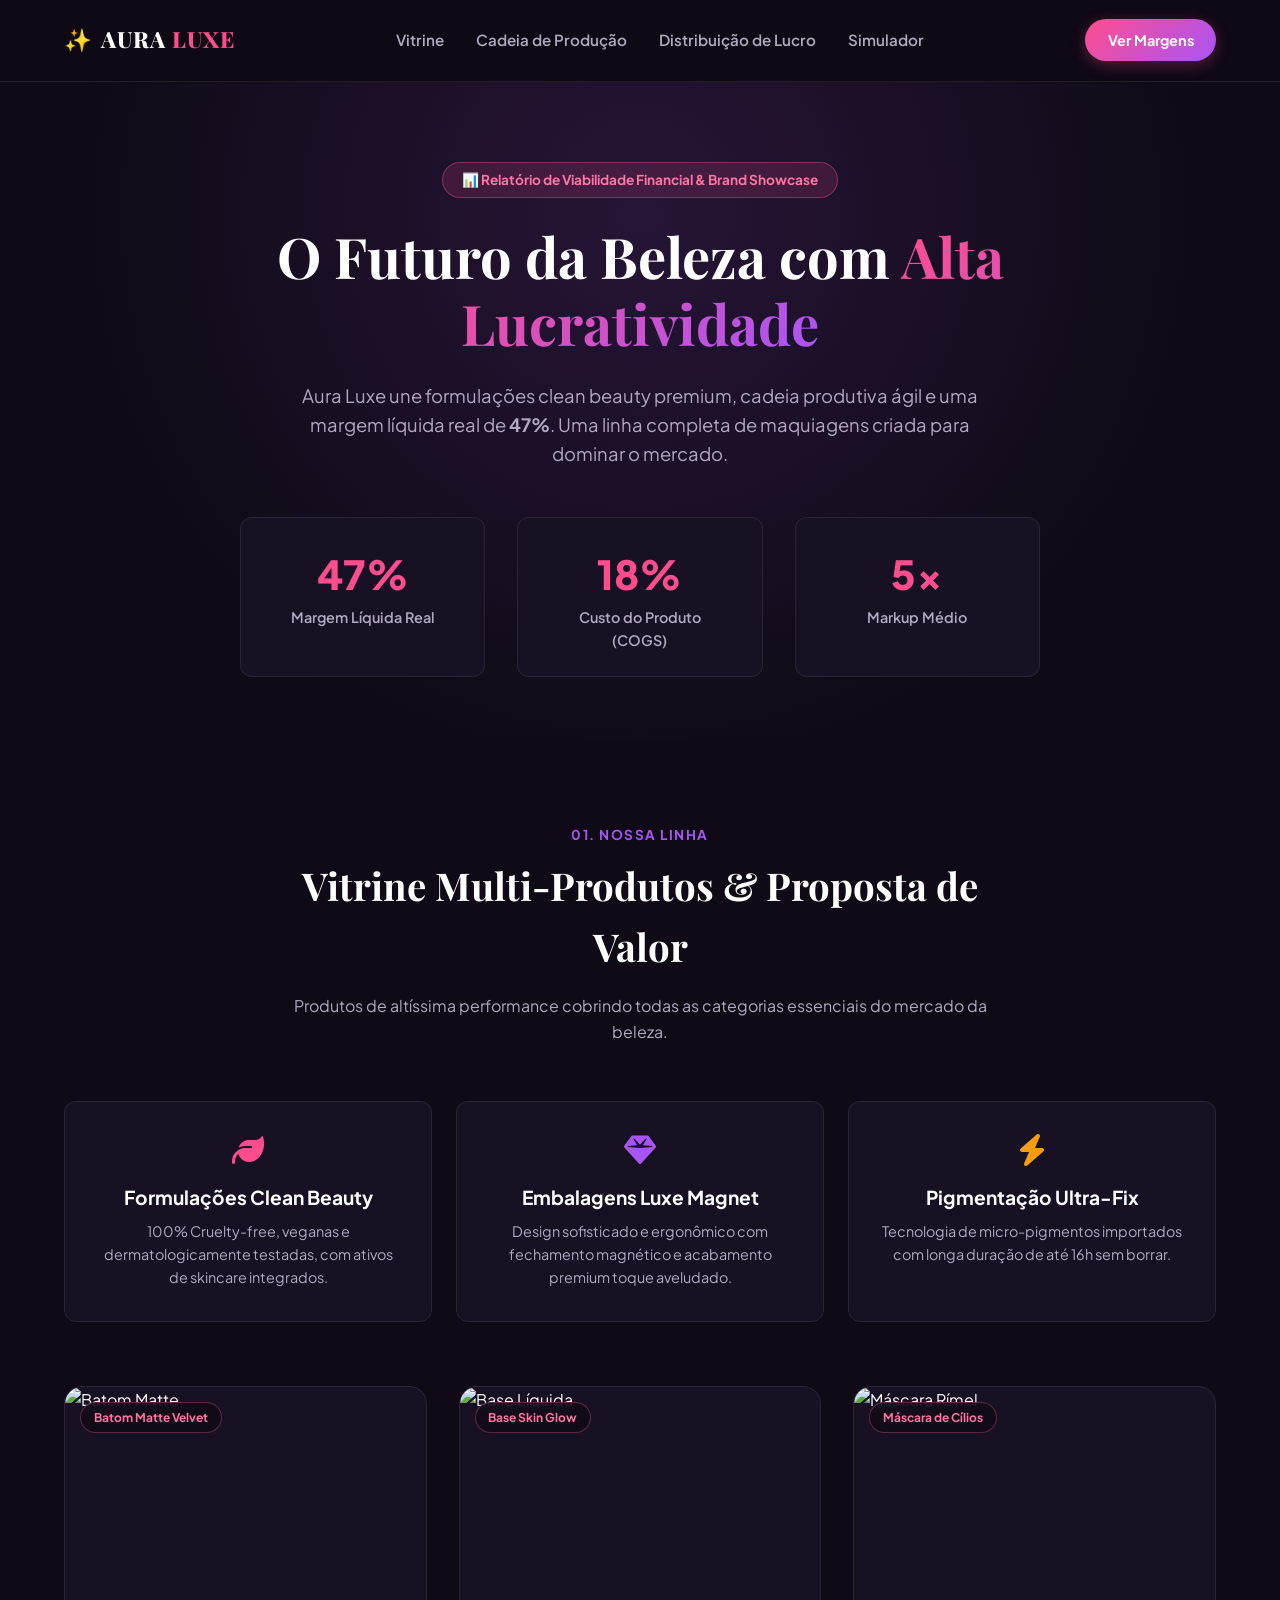
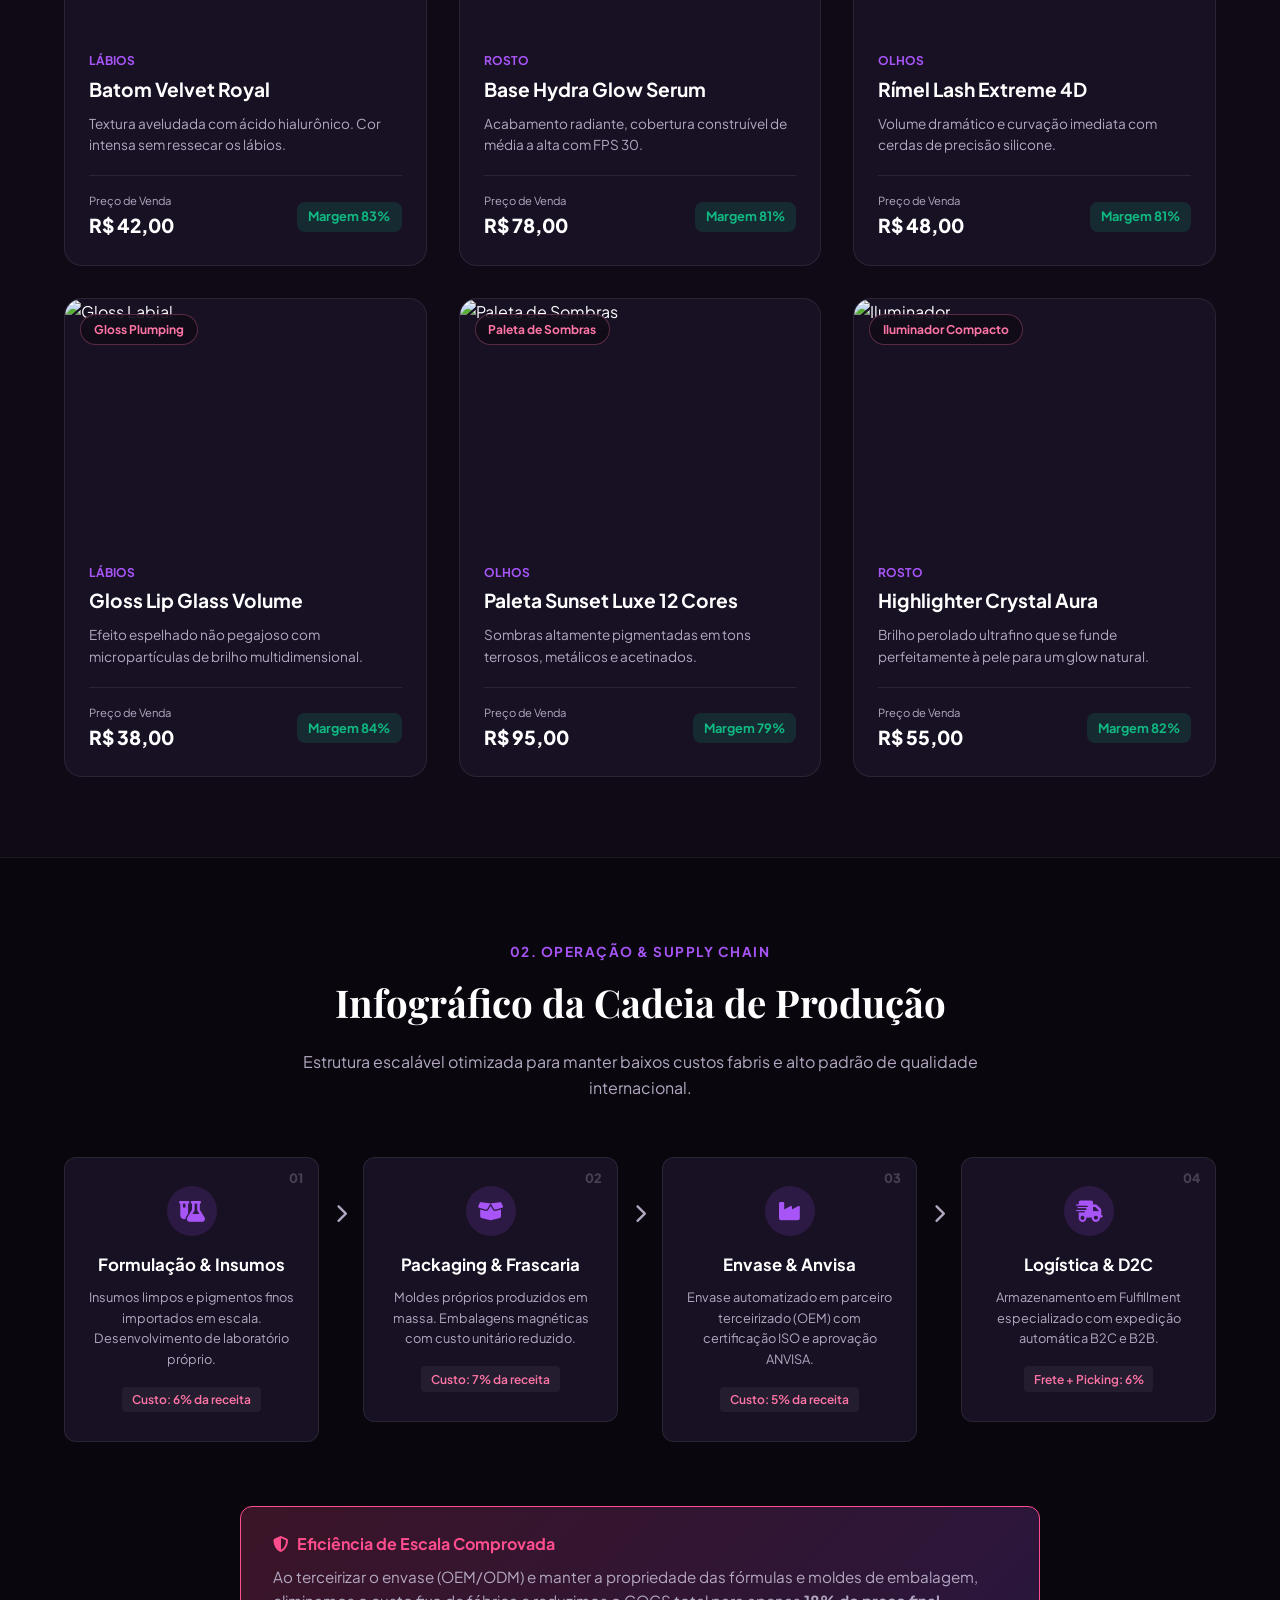
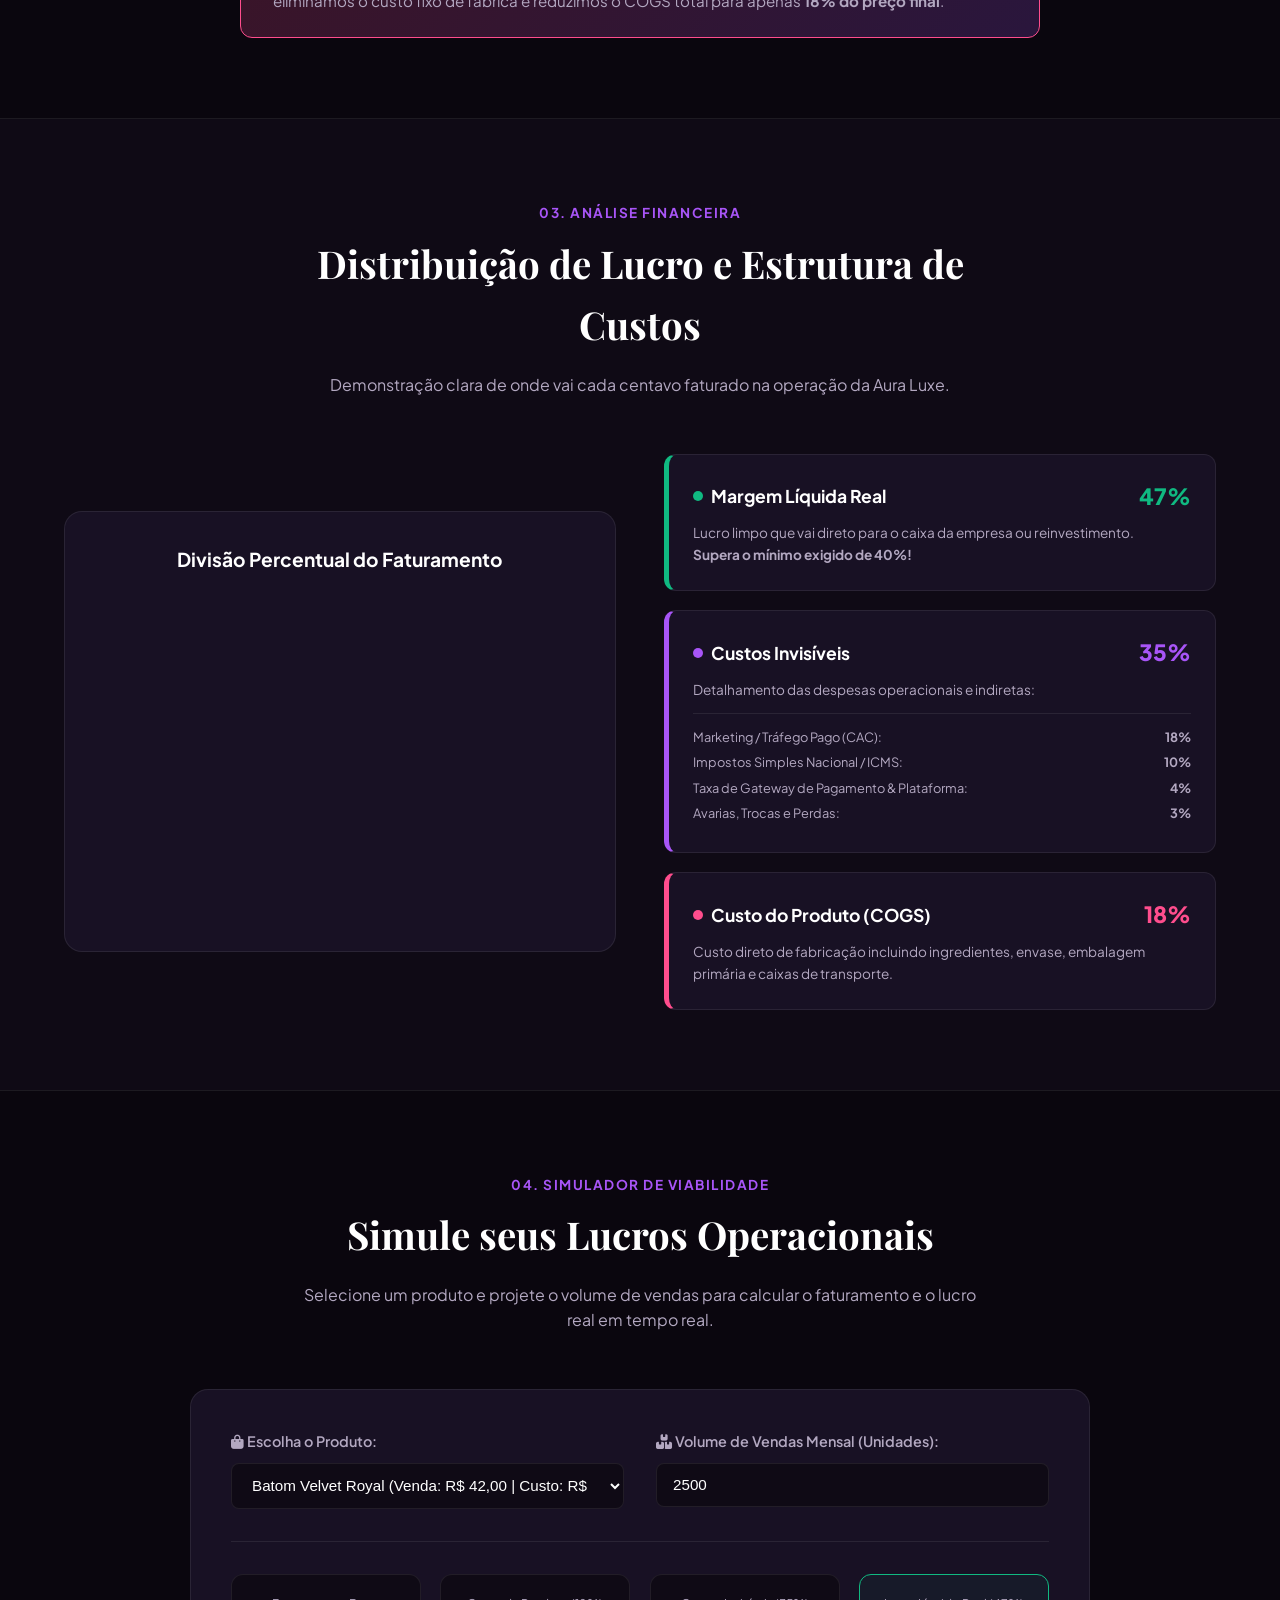
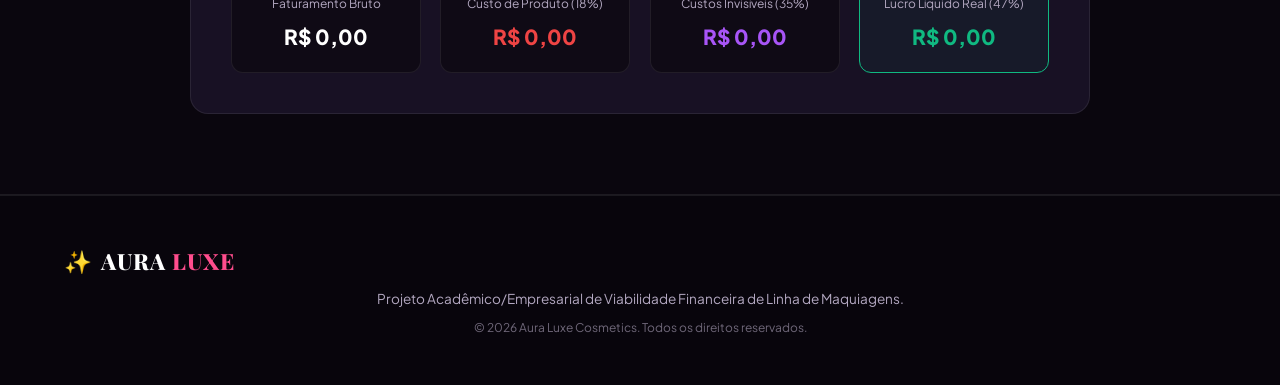
==== index.html @ def273e2 "Add files via upload" ====
<!DOCTYPE html>
<html lang="pt-BR">
<head>
  <meta charset="UTF-8">
  <meta name="viewport" content="width=device-width, initial-scale=1.0">
  <title>Aura Luxe Cosmetics - Viabilidade Financeira & Vitrine</title>
  <script src="https://cdn.jsdelivr.net/npm/chart.js"></script>
  <link rel="stylesheet" href="style.css">
  <link rel="preconnect" href="https://fonts.googleapis.com">
  <link rel="preconnect" href="https://fonts.gstatic.com" crossorigin>
  <link href="https://fonts.googleapis.com/css2?family=Plus+Jakarta+Sans:wght@300;400;600;700;800&family=Playfair+Display:ital,wght@0,600;0,800;1,400&display=swap" rel="stylesheet">
  <link rel="stylesheet" href="https://cdnjs.cloudflare.com/ajax/libs/font-awesome/6.4.0/css/all.min.css">
</head>
<body>

  <!-- HEADER / NAVBAR -->
  <header class="navbar">
    <div class="logo">
      <span class="logo-icon">✨</span>
      <span class="logo-text">AURA <span>LUXE</span></span>
    </div>
    <nav>
      <a href="#vitrine">Vitrine</a>
      <a href="#cadeia">Cadeia de Produção</a>
      <a href="#financeiro">Distribuição de Lucro</a>
      <a href="#simulador">Simulador</a>
    </nav>
    <a href="#simulador" class="btn-primary">Ver Margens</a>
  </header>

  <!-- HERO SECTION -->
  <section class="hero">
    <div class="hero-badge">📊 Relatório de Viabilidade Financial & Brand Showcase</div>
    <h1>O Futuro da Beleza com <span class="gradient-text">Alta Lucratividade</span></h1>
    <p class="hero-sub">
      Aura Luxe une formulações clean beauty premium, cadeia produtiva ágil e uma margem líquida real de <strong>47%</strong>. Uma linha completa de maquiagens criada para dominar o mercado.
    </p>
    <div class="hero-stats">
      <div class="stat-card">
        <h3>47%</h3>
        <p>Margem Líquida Real</p>
      </div>
      <div class="stat-card">
        <h3>18%</h3>
        <p>Custo do Produto (COGS)</p>
      </div>
      <div class="stat-card">
        <h3>5x</h3>
        <p>Markup Médio</p>
      </div>
    </div>
  </section>

  <!-- REQUISITO 1: VITRINE DE PRODUTO & PROPOSTA DE VALOR -->
  <section id="vitrine" class="section">
    <div class="section-header">
      <span class="tag">01. Nossa Linha</span>
      <h2>Vitrine Multi-Produtos & Proposta de Valor</h2>
      <p>Produtos de altíssima performance cobrindo todas as categorias essenciais do mercado da beleza.</p>
    </div>

    <!-- Proposta de Valor Callout -->
    <div class="value-proposition-grid">
      <div class="vp-card card-pink">
        <i class="fa-solid fa-leaf vp-icon"></i>
        <h3>Formulações Clean Beauty</h3>
        <p>100% Cruelty-free, veganas e dermatologicamente testadas, com ativos de skincare integrados.</p>
      </div>
      <div class="vp-card card-purple">
        <i class="fa-solid fa-gem vp-icon"></i>
        <h3>Embalagens Luxe Magnet</h3>
        <p>Design sofisticado e ergonômico com fechamento magnético e acabamento premium toque aveludado.</p>
      </div>
      <div class="vp-card card-coral">
        <i class="fa-solid fa-bolt vp-icon"></i>
        <h3>Pigmentação Ultra-Fix</h3>
        <p>Tecnologia de micro-pigmentos importados com longa duração de até 16h sem borrar.</p>
      </div>
    </div>

    <!-- Vitrine Grid -->
    <div class="products-grid">
      <!-- Batom -->
      <div class="product-card">
        <div class="product-badge">Batom Matte Velvet</div>
        <div class="product-img-wrapper">
          <img src="https://images.unsplash.com/photo-1586495777744-4413f21062fa?auto=format&fit=crop&w=600&q=80" alt="Batom Matte">
        </div>
        <div class="product-info">
          <div class="product-category">Lábios</div>
          <h3>Batom Velvet Royal</h3>
          <p>Textura aveludada com ácido hialurônico. Cor intensa sem ressecar os lábios.</p>
          <div class="product-price-bar">
            <div>
              <span class="price-label">Preço de Venda</span>
              <span class="price-value">R$ 42,00</span>
            </div>
            <div class="badge-margin">Margem 83%</div>
          </div>
        </div>
      </div>

      <!-- Base -->
      <div class="product-card">
        <div class="product-badge">Base Skin Glow</div>
        <div class="product-img-wrapper">
          <img src="https://images.unsplash.com/photo-1631729371254-42c2892f0e6e?auto=format&fit=crop&w=600&q=80" alt="Base Líquida">
        </div>
        <div class="product-info">
          <div class="product-category">Rosto</div>
          <h3>Base Hydra Glow Serum</h3>
          <p>Acabamento radiante, cobertura construível de média a alta com FPS 30.</p>
          <div class="product-price-bar">
            <div>
              <span class="price-label">Preço de Venda</span>
              <span class="price-value">R$ 78,00</span>
            </div>
            <div class="badge-margin">Margem 81%</div>
          </div>
        </div>
      </div>

      <!-- Rímel -->
      <div class="product-card">
        <div class="product-badge">Máscara de Cílios</div>
        <div class="product-img-wrapper">
          <img src="https://images.unsplash.com/photo-1591360236480-4ed861025fa1?auto=format&fit=crop&w=600&q=80" alt="Máscara Rímel">
        </div>
        <div class="product-info">
          <div class="product-category">Olhos</div>
          <h3>Rímel Lash Extreme 4D</h3>
          <p>Volume dramático e curvação imediata com cerdas de precisão silicone.</p>
          <div class="product-price-bar">
            <div>
              <span class="price-label">Preço de Venda</span>
              <span class="price-value">R$ 48,00</span>
            </div>
            <div class="badge-margin">Margem 81%</div>
          </div>
        </div>
      </div>

      <!-- Gloss -->
      <div class="product-card">
        <div class="product-badge">Gloss Plumping</div>
        <div class="product-img-wrapper">
          <img src="https://images.unsplash.com/photo-1625093742435-6fa192b6fb10?auto=format&fit=crop&w=600&q=80" alt="Gloss Labial">
        </div>
        <div class="product-info">
          <div class="product-category">Lábios</div>
          <h3>Gloss Lip Glass Volume</h3>
          <p>Efeito espelhado não pegajoso com micropartículas de brilho multidimensional.</p>
          <div class="product-price-bar">
            <div>
              <span class="price-label">Preço de Venda</span>
              <span class="price-value">R$ 38,00</span>
            </div>
            <div class="badge-margin">Margem 84%</div>
          </div>
        </div>
      </div>

      <!-- Paleta de Sombras -->
      <div class="product-card">
        <div class="product-badge">Paleta de Sombras</div>
        <div class="product-img-wrapper">
          <img src="https://images.unsplash.com/photo-1512496015851-a90fb38ba796?auto=format&fit=crop&w=600&q=80" alt="Paleta de Sombras">
        </div>
        <div class="product-info">
          <div class="product-category">Olhos</div>
          <h3>Paleta Sunset Luxe 12 Cores</h3>
          <p>Sombras altamente pigmentadas em tons terrosos, metálicos e acetinados.</p>
          <div class="product-price-bar">
            <div>
              <span class="price-label">Preço de Venda</span>
              <span class="price-value">R$ 95,00</span>
            </div>
            <div class="badge-margin">Margem 79%</div>
          </div>
        </div>
      </div>

      <!-- Iluminador -->
      <div class="product-card">
        <div class="product-badge">Iluminador Compacto</div>
        <div class="product-img-wrapper">
          <img src="https://images.unsplash.com/photo-1596462502278-27bfdc403348?auto=format&fit=crop&w=600&q=80" alt="Iluminador">
        </div>
        <div class="product-info">
          <div class="product-category">Rosto</div>
          <h3>Highlighter Crystal Aura</h3>
          <p>Brilho perolado ultrafino que se funde perfeitamente à pele para um glow natural.</p>
          <div class="product-price-bar">
            <div>
              <span class="price-label">Preço de Venda</span>
              <span class="price-value">R$ 55,00</span>
            </div>
            <div class="badge-margin">Margem 82%</div>
          </div>
        </div>
      </div>
    </div>
  </section>

  <!-- REQUISITO 2: INFOGRÁFICO DE CADEIA DE PRODUÇÃO -->
  <section id="cadeia" class="section section-dark">
    <div class="section-header">
      <span class="tag">02. Operação & Supply Chain</span>
      <h2>Infográfico da Cadeia de Produção</h2>
      <p>Estrutura escalável otimizada para manter baixos custos fabris e alto padrão de qualidade internacional.</p>
    </div>

    <div class="pipeline-container">
      <div class="pipeline-step">
        <div class="step-number">01</div>
        <div class="step-icon"><i class="fa-solid fa-flask-vial"></i></div>
        <h4>Formulação & Insumos</h4>
        <p>Insumos limpos e pigmentos finos importados em escala. Desenvolvimento de laboratório próprio.</p>
        <span class="step-cost">Custo: 6% da receita</span>
      </div>

      <div class="pipeline-connector"><i class="fa-solid fa-chevron-right"></i></div>

      <div class="pipeline-step">
        <div class="step-number">02</div>
        <div class="step-icon"><i class="fa-solid fa-box-open"></i></div>
        <h4>Packaging & Frascaria</h4>
        <p>Moldes próprios produzidos em massa. Embalagens magnéticas com custo unitário reduzido.</p>
        <span class="step-cost">Custo: 7% da receita</span>
      </div>

      <div class="pipeline-connector"><i class="fa-solid fa-chevron-right"></i></div>

      <div class="pipeline-step">
        <div class="step-number">03</div>
        <div class="step-icon"><i class="fa-solid fa-industry"></i></div>
        <h4>Envase & Anvisa</h4>
        <p>Envase automatizado em parceiro terceirizado (OEM) com certificação ISO e aprovação ANVISA.</p>
        <span class="step-cost">Custo: 5% da receita</span>
      </div>

      <div class="pipeline-connector"><i class="fa-solid fa-chevron-right"></i></div>

      <div class="pipeline-step">
        <div class="step-number">04</div>
        <div class="step-icon"><i class="fa-solid fa-truck-fast"></i></div>
        <h4>Logística & D2C</h4>
        <p>Armazenamento em Fulfillment especializado com expedição automática B2C e B2B.</p>
        <span class="step-cost">Frete + Picking: 6%</span>
      </div>
    </div>

    <div class="pipeline-summary-card">
      <div class="summary-text">
        <h4><i class="fa-solid fa-shield-halved"></i> Eficiência de Escala Comprovada</h4>
        <p>Ao terceirizar o envase (OEM/ODM) e manter a propriedade das fórmulas e moldes de embalagem, eliminamos o custo fixo de fábrica e reduzimos o COGS total para apenas <strong>18% do preço final</strong>.</p>
      </div>
    </div>
  </section>

  <!-- REQUISITO 3: GRÁFICO VISUAL DE DISTRIBUIÇÃO DE LUCRO -->
  <section id="financeiro" class="section">
    <div class="section-header">
      <span class="tag">03. Análise Financeira</span>
      <h2>Distribuição de Lucro e Estrutura de Custos</h2>
      <p>Demonstração clara de onde vai cada centavo faturado na operação da Aura Luxe.</p>
    </div>

    <div class="financial-grid">
      <!-- Chart Column -->
      <div class="chart-card">
        <h3>Divisão Percentual do Faturamento</h3>
        <div class="chart-wrapper">
          <canvas id="profitChart"></canvas>
        </div>
      </div>

      <!-- Breakdown Details -->
      <div class="breakdown-cards">
        
        <div class="breakdown-card card-green-border">
          <div class="b-header">
            <span class="b-dot bg-green"></span>
            <h4>Margem Líquida Real</h4>
            <span class="b-percentage text-green">47%</span>
          </div>
          <p>Lucro limpo que vai direto para o caixa da empresa ou reinvestimento. <br><strong>Supera o mínimo exigido de 40%!</strong></p>
        </div>

        <div class="breakdown-card card-purple-border">
          <div class="b-header">
            <span class="b-dot bg-purple"></span>
            <h4>Custos Invisíveis</h4>
            <span class="b-percentage text-purple">35%</span>
          </div>
          <p>Detalhamento das despesas operacionais e indiretas:</p>
          <ul class="sub-costs">
            <li><span>Marketing / Tráfego Pago (CAC):</span> <strong>18%</strong></li>
            <li><span>Impostos Simples Nacional / ICMS:</span> <strong>10%</strong></li>
            <li><span>Taxa de Gateway de Pagamento & Plataforma:</span> <strong>4%</strong></li>
            <li><span>Avarias, Trocas e Perdas:</span> <strong>3%</strong></li>
          </ul>
        </div>

        <div class="breakdown-card card-pink-border">
          <div class="b-header">
            <span class="b-dot bg-pink"></span>
            <h4>Custo do Produto (COGS)</h4>
            <span class="b-percentage text-pink">18%</span>
          </div>
          <p>Custo direto de fabricação incluindo ingredientes, envase, embalagem primária e caixas de transporte.</p>
        </div>

      </div>
    </div>
  </section>

  <!-- SIMULADOR INTERATIVO -->
  <section id="simulador" class="section section-dark">
    <div class="section-header">
      <span class="tag">04. Simulador de Viabilidade</span>
      <h2>Simule seus Lucros Operacionais</h2>
      <p>Selecione um produto e projete o volume de vendas para calcular o faturamento e o lucro real em tempo real.</p>
    </div>

    <div class="calculator-card">
      <div class="calc-inputs">
        <div class="form-group">
          <label for="prodSelect"><i class="fa-solid fa-bag-shopping"></i> Escolha o Produto:</label>
          <select id="prodSelect" onchange="updateCalc()">
            <option value="42,7">Batom Velvet Royal (Venda: R$ 42,00 | Custo: R$ 7,00)</option>
            <option value="78,14">Base Hydra Glow (Venda: R$ 78,00 | Custo: R$ 14,00)</option>
            <option value="48,9">Rímel Lash Extreme 4D (Venda: R$ 48,00 | Custo: R$ 9,00)</option>
            <option value="38,6">Gloss Lip Glass (Venda: R$ 38,00 | Custo: R$ 6,00)</option>
            <option value="95,19">Paleta Sunset Luxe (Venda: R$ 95,00 | Custo: R$ 19,00)</option>
            <option value="55,10">Highlighter Crystal Aura (Venda: R$ 55,00 | Custo: R$ 10,00)</option>
          </select>
        </div>

        <div class="form-group">
          <label for="volInput"><i class="fa-solid fa-boxes-stacked"></i> Volume de Vendas Mensal (Unidades):</label>
          <input type="number" id="volInput" value="2500" min="100" step="100" oninput="updateCalc()">
        </div>
      </div>

      <div class="calc-results">
        <div class="res-card">
          <span>Faturamento Bruto</span>
          <h3 id="resFat">R$ 0,00</h3>
        </div>
        <div class="res-card">
          <span>Custo de Produto (18%)</span>
          <h3 id="resCogs" class="text-red">R$ 0,00</h3>
        </div>
        <div class="res-card">
          <span>Custos Invisíveis (35%)</span>
          <h3 id="resInvisible" class="text-purple">R$ 0,00</h3>
        </div>
        <div class="res-card highlight-res">
          <span>Lucro Líquido Real (47%)</span>
          <h3 id="resLucro" class="text-green">R$ 0,00</h3>
        </div>
      </div>
    </div>
  </section>

  <!-- FOOTER -->
  <footer>
    <div class="footer-content">
      <div class="logo">
        <span class="logo-icon">✨</span>
        <span class="logo-text">AURA <span>LUXE</span></span>
      </div>
      <p>Projeto Acadêmico/Empresarial de Viabilidade Financeira de Linha de Maquiagens.</p>
      <p class="copyright">© 2026 Aura Luxe Cosmetics. Todos os direitos reservados.</p>
    </div>
  </footer>

  <script>
    // Render Chart.js
    const ctx = document.getElementById('profitChart').getContext('2d');
    const profitChart = new Chart(ctx, {
      type: 'doughnut',
      data: {
        labels: [
          'Margem Líquida Real (47%)',
          'Custos Invisíveis (35%)',
          'Custo do Produto - COGS (18%)'
        ],
        datasets: [{
          data: [47, 35, 18],
          backgroundColor: [
            '#10b981', // Verde Lucro
            '#a855f7', // Roxo Custos Invisíveis
            '#ff4d8d'  // Rosa COGS
          ],
          borderWidth: 0,
          hoverOffset: 8
        }]
      },
      options: {
        responsive: true,
        maintainAspectRatio: false,
        plugins: {
          legend: {
            position: 'bottom',
            labels: {
              color: '#ffffff',
              font: {
                family: 'Plus Jakarta Sans',
                size: 13
              },
              padding: 20
            }
          },
          tooltip: {
            callbacks: {
              label: function(context) {
                return ` ${context.label}: ${context.raw}% do Preço Final`;
              }
            }
          }
        },
        cutout: '70%'
      }
    });

    // Calculator Script
    function updateCalc() {
      const [price, cost] = document.getElementById('prodSelect').value.split(',').map(Number);
      const volume = Number(document.getElementById('volInput').value) || 0;

      const faturamento = price * volume;
      const cogs = faturamento * 0.18;
      const invisivis = faturamento * 0.35;
      const lucroLiquido = faturamento * 0.47;

      document.getElementById('resFat').innerText = faturamento.toLocaleString('pt-BR', { style: 'currency', currency: 'BRL' });
      document.getElementById('resCogs').innerText = cogs.toLocaleString('pt-BR', { style: 'currency', currency: 'BRL' });
      document.getElementById('resInvisible').innerText = invisivis.toLocaleString('pt-BR', { style: 'currency', currency: 'BRL' });
      document.getElementById('resLucro').innerText = lucroLiquido.toLocaleString('pt-BR', { style: 'currency', currency: 'BRL' });
    }

    updateCalc();
  </script>
</body>
</html>
---- style.css ----
/* CSS RESET & VARIABLES */
:root {
  --bg-dark: #0f0a15;
  --bg-card: #181124;
  --bg-card-hover: #221833;
  --pink-primary: #ff4d8d;
  --pink-light: #ff75a5;
  --purple-accent: #a855f7;
  --gold-accent: #f59e0b;
  --green-profit: #10b981;
  --red-cost: #ef4444;
  --text-main: #ffffff;
  --text-sub: #b3a8c1;
  --border-color: rgba(255, 255, 255, 0.08);
  --gradient-main: linear-gradient(135deg, #ff4d8d 0%, #a855f7 100%);
  --gradient-glow: linear-gradient(135deg, rgba(255, 77, 141, 0.2) 0%, rgba(168, 85, 247, 0.2) 100%);
  --radius-lg: 18px;
  --radius-md: 12px;
}

* {
  margin: 0;
  padding: 0;
  box-sizing: border-box;
}

html {
  scroll-behavior: smooth;
}

body {
  font-family: 'Plus Jakarta Sans', sans-serif;
  background-color: var(--bg-dark);
  color: var(--text-main);
  line-height: 1.6;
  overflow-x: hidden;
}

/* NAVBAR */
.navbar {
  display: flex;
  justify-content: space-between;
  align-items: center;
  padding: 1.2rem 5%;
  background: rgba(15, 10, 21, 0.85);
  backdrop-filter: blur(12px);
  position: sticky;
  top: 0;
  z-index: 1000;
  border-bottom: 1px solid var(--border-color);
}

.logo {
  display: flex;
  align-items: center;
  gap: 0.5rem;
  font-family: 'Playfair Display', serif;
  font-weight: 800;
  font-size: 1.4rem;
  letter-spacing: 1px;
}

.logo-text span {
  color: var(--pink-primary);
}

.navbar nav {
  display: flex;
  gap: 2rem;
}

.navbar nav a {
  color: var(--text-sub);
  text-decoration: none;
  font-weight: 600;
  font-size: 0.95rem;
  transition: color 0.3s;
}

.navbar nav a:hover {
  color: var(--pink-primary);
}

.btn-primary {
  background: var(--gradient-main);
  color: white;
  padding: 0.6rem 1.4rem;
  border-radius: 30px;
  text-decoration: none;
  font-weight: 700;
  font-size: 0.9rem;
  box-shadow: 0 4px 15px rgba(255, 77, 141, 0.3);
  transition: transform 0.2s, box-shadow 0.2s;
}

.btn-primary:hover {
  transform: translateY(-2px);
  box-shadow: 0 6px 20px rgba(255, 77, 141, 0.5);
}

/* HERO SECTION */
.hero {
  text-align: center;
  padding: 5rem 5% 4rem;
  background: radial-gradient(circle at 50% 20%, rgba(168, 85, 247, 0.15) 0%, rgba(15, 10, 21, 0) 70%);
}

.hero-badge {
  display: inline-block;
  background: rgba(255, 77, 141, 0.15);
  border: 1px solid rgba(255, 77, 141, 0.4);
  color: var(--pink-light);
  padding: 0.4rem 1.2rem;
  border-radius: 50px;
  font-weight: 700;
  font-size: 0.85rem;
  margin-bottom: 1.5rem;
}

.hero h1 {
  font-family: 'Playfair Display', serif;
  font-size: 3.5rem;
  line-height: 1.2;
  max-width: 900px;
  margin: 0 auto 1.5rem;
}

.gradient-text {
  background: var(--gradient-main);
  -webkit-background-clip: text;
  -webkit-text-fill-color: transparent;
}

.hero-sub {
  font-size: 1.15rem;
  color: var(--text-sub);
  max-width: 700px;
  margin: 0 auto 3rem;
}

.hero-stats {
  display: flex;
  justify-content: center;
  gap: 2rem;
  max-width: 800px;
  margin: 0 auto;
}

.stat-card {
  background: var(--bg-card);
  border: 1px solid var(--border-color);
  padding: 1.5rem 2.5rem;
  border-radius: var(--radius-md);
  flex: 1;
}

.stat-card h3 {
  font-size: 2.5rem;
  color: var(--pink-primary);
  font-weight: 800;
}

.stat-card p {
  font-size: 0.9rem;
  color: var(--text-sub);
  font-weight: 600;
}

/* SECTIONS COMMON */
.section {
  padding: 5rem 5%;
}

.section-dark {
  background: #0a060e;
  border-top: 1px solid var(--border-color);
  border-bottom: 1px solid var(--border-color);
}

.section-header {
  text-align: center;
  max-width: 700px;
  margin: 0 auto 3.5rem;
}

.tag {
  color: var(--purple-accent);
  font-weight: 700;
  letter-spacing: 1.5px;
  text-transform: uppercase;
  font-size: 0.85rem;
}

.section-header h2 {
  font-family: 'Playfair Display', serif;
  font-size: 2.4rem;
  margin: 0.5rem 0 1rem;
}

.section-header p {
  color: var(--text-sub);
}

/* PROPOSTA DE VALOR & VITRINE */
.value-proposition-grid {
  display: grid;
  grid-template-columns: repeat(auto-fit, minmax(250px, 1fr));
  gap: 1.5rem;
  margin-bottom: 4rem;
}

.vp-card {
  background: var(--bg-card);
  padding: 2rem;
  border-radius: var(--radius-md);
  border: 1px solid var(--border-color);
  text-align: center;
}

.vp-icon {
  font-size: 2rem;
  margin-bottom: 1rem;
}

.card-pink .vp-icon { color: var(--pink-primary); }
.card-purple .vp-icon { color: var(--purple-accent); }
.card-coral .vp-icon { color: var(--gold-accent); }

.vp-card h3 {
  font-size: 1.2rem;
  margin-bottom: 0.5rem;
}

.vp-card p {
  color: var(--text-sub);
  font-size: 0.9rem;
}

.products-grid {
  display: grid;
  grid-template-columns: repeat(auto-fit, minmax(300px, 1fr));
  gap: 2rem;
}

.product-card {
  background: var(--bg-card);
  border-radius: var(--radius-lg);
  overflow: hidden;
  border: 1px solid var(--border-color);
  position: relative;
  transition: transform 0.3s, border-color 0.3s;
}

.product-card:hover {
  transform: translateY(-8px);
  border-color: var(--pink-primary);
}

.product-badge {
  position: absolute;
  top: 15px;
  left: 15px;
  background: rgba(15, 10, 21, 0.8);
  backdrop-filter: blur(8px);
  padding: 0.3rem 0.8rem;
  border-radius: 20px;
  font-size: 0.75rem;
  font-weight: 700;
  color: var(--pink-light);
  z-index: 2;
  border: 1px solid rgba(255, 117, 165, 0.3);
}

.product-img-wrapper {
  height: 240px;
  width: 100%;
  overflow: hidden;
}

.product-img-wrapper img {
  width: 100%;
  height: 100%;
  object-fit: cover;
  transition: transform 0.5s;
}

.product-card:hover .product-img-wrapper img {
  transform: scale(1.08);
}

.product-info {
  padding: 1.5rem;
}

.product-category {
  font-size: 0.75rem;
  text-transform: uppercase;
  color: var(--purple-accent);
  font-weight: 700;
  margin-bottom: 0.2rem;
}

.product-info h3 {
  font-size: 1.2rem;
  margin-bottom: 0.5rem;
}

.product-info p {
  color: var(--text-sub);
  font-size: 0.85rem;
  margin-bottom: 1.2rem;
  min-height: 40px;
}

.product-price-bar {
  display: flex;
  justify-content: space-between;
  align-items: center;
  padding-top: 1rem;
  border-top: 1px solid var(--border-color);
}

.price-label {
  display: block;
  font-size: 0.7rem;
  color: var(--text-sub);
}

.price-value {
  font-size: 1.2rem;
  font-weight: 800;
  color: var(--text-main);
}

.badge-margin {
  background: rgba(16, 185, 129, 0.15);
  color: var(--green-profit);
  padding: 0.3rem 0.7rem;
  border-radius: 8px;
  font-weight: 700;
  font-size: 0.8rem;
}

/* INFOGRÁFICO CADEIA DE PRODUÇÃO */
.pipeline-container {
  display: flex;
  justify-content: space-between;
  align-items: flex-start;
  gap: 1rem;
  margin-bottom: 3rem;
  overflow-x: auto;
  padding-bottom: 1rem;
}

.pipeline-step {
  background: var(--bg-card);
  padding: 1.8rem 1.2rem;
  border-radius: var(--radius-md);
  border: 1px solid var(--border-color);
  flex: 1;
  min-width: 200px;
  text-align: center;
  position: relative;
}

.step-number {
  position: absolute;
  top: 10px;
  right: 15px;
  font-size: 0.8rem;
  font-weight: 800;
  color: rgba(255, 255, 255, 0.2);
}

.step-icon {
  width: 50px;
  height: 50px;
  background: rgba(168, 85, 247, 0.15);
  color: var(--purple-accent);
  border-radius: 50%;
  display: flex;
  align-items: center;
  justify-content: center;
  font-size: 1.3rem;
  margin: 0 auto 1rem;
}

.pipeline-step h4 {
  font-size: 1.05rem;
  margin-bottom: 0.5rem;
}

.pipeline-step p {
  font-size: 0.8rem;
  color: var(--text-sub);
  margin-bottom: 1rem;
}

.step-cost {
  display: inline-block;
  font-size: 0.75rem;
  background: rgba(255, 255, 255, 0.05);
  padding: 0.2rem 0.6rem;
  border-radius: 4px;
  color: var(--pink-light);
  font-weight: 600;
}

.pipeline-connector {
  display: flex;
  align-items: center;
  justify-content: center;
  padding-top: 3rem;
  color: var(--text-sub);
  font-size: 1.2rem;
}

.pipeline-summary-card {
  background: var(--gradient-glow);
  border: 1px solid var(--pink-primary);
  border-radius: var(--radius-md);
  padding: 1.5rem 2rem;
  max-width: 800px;
  margin: 0 auto;
}

.summary-text h4 {
  color: var(--pink-primary);
  margin-bottom: 0.5rem;
  display: flex;
  align-items: center;
  gap: 0.5rem;
}

.summary-text p {
  font-size: 0.95rem;
  color: var(--text-sub);
}

/* DISTRIBUIÇÃO FINANCEIRA */
.financial-grid {
  display: grid;
  grid-template-columns: 1fr 1fr;
  gap: 3rem;
  align-items: center;
}

.chart-card {
  background: var(--bg-card);
  border: 1px solid var(--border-color);
  padding: 2rem;
  border-radius: var(--radius-lg);
  text-align: center;
}

.chart-card h3 {
  font-size: 1.2rem;
  margin-bottom: 1.5rem;
}

.chart-wrapper {
  height: 320px;
  position: relative;
}

.breakdown-cards {
  display: flex;
  flex-direction: column;
  gap: 1.2rem;
}

.breakdown-card {
  background: var(--bg-card);
  padding: 1.5rem;
  border-radius: var(--radius-md);
  border: 1px solid var(--border-color);
}

.card-green-border { border-left: 5px solid var(--green-profit); }
.card-purple-border { border-left: 5px solid var(--purple-accent); }
.card-pink-border { border-left: 5px solid var(--pink-primary); }

.b-header {
  display: flex;
  align-items: center;
  justify-content: space-between;
  margin-bottom: 0.5rem;
}

.b-dot {
  width: 10px;
  height: 10px;
  border-radius: 50%;
  display: inline-block;
  margin-right: 0.5rem;
}

.bg-green { background: var(--green-profit); }
.bg-purple { background: var(--purple-accent); }
.bg-pink { background: var(--pink-primary); }

.text-green { color: var(--green-profit); }
.text-purple { color: var(--purple-accent); }
.text-pink { color: var(--pink-primary); }
.text-red { color: var(--red-cost); }

.b-header h4 {
  font-size: 1.1rem;
  flex: 1;
}

.b-percentage {
  font-size: 1.4rem;
  font-weight: 800;
}

.breakdown-card p {
  font-size: 0.85rem;
  color: var(--text-sub);
}

.sub-costs {
  list-style: none;
  margin-top: 0.8rem;
  padding-top: 0.8rem;
  border-top: 1px solid var(--border-color);
}

.sub-costs li {
  font-size: 0.8rem;
  display: flex;
  justify-content: space-between;
  color: var(--text-sub);
  margin-bottom: 0.3rem;
}

/* SIMULADOR */
.calculator-card {
  background: var(--bg-card);
  border: 1px solid var(--border-color);
  border-radius: var(--radius-lg);
  padding: 2.5rem;
  max-width: 900px;
  margin: 0 auto;
}

.calc-inputs {
  display: grid;
  grid-template-columns: 1fr 1fr;
  gap: 2rem;
  margin-bottom: 2rem;
}

.form-group label {
  display: block;
  font-size: 0.9rem;
  font-weight: 600;
  margin-bottom: 0.6rem;
  color: var(--text-sub);
}

.form-group select,
.form-group input {
  width: 100%;
  padding: 0.8rem 1rem;
  background: var(--bg-dark);
  border: 1px solid var(--border-color);
  border-radius: 8px;
  color: white;
  font-size: 0.95rem;
  outline: none;
}

.form-group select:focus,
.form-group input:focus {
  border-color: var(--pink-primary);
}

.calc-results {
  display: grid;
  grid-template-columns: repeat(auto-fit, minmax(180px, 1fr));
  gap: 1.2rem;
  padding-top: 2rem;
  border-top: 1px solid var(--border-color);
}

.res-card {
  background: var(--bg-dark);
  padding: 1.2rem;
  border-radius: var(--radius-md);
  border: 1px solid var(--border-color);
  text-align: center;
}

.res-card span {
  display: block;
  font-size: 0.75rem;
  color: var(--text-sub);
  margin-bottom: 0.4rem;
}

.res-card h3 {
  font-size: 1.3rem;
  font-weight: 800;
}

.highlight-res {
  border-color: var(--green-profit);
  background: rgba(16, 185, 129, 0.05);
}

/* FOOTER */
footer {
  padding: 3rem 5%;
  text-align: center;
  border-top: 1px solid var(--border-color);
  background: #08050c;
}

.footer-content p {
  color: var(--text-sub);
  font-size: 0.85rem;
  margin-top: 0.5rem;
}

.copyright {
  margin-top: 1.5rem;
  font-size: 0.75rem !important;
  opacity: 0.6;
}

/* RESPONSIVE */
@media (max-width: 900px) {
  .hero h1 { font-size: 2.5rem; }
  .financial-grid { grid-template-columns: 1fr; }
  .calc-inputs { grid-template-columns: 1fr; }
  .pipeline-container { flex-direction: column; }
  .pipeline-connector { transform: rotate(90deg); padding: 0; margin: 0 auto; }
}
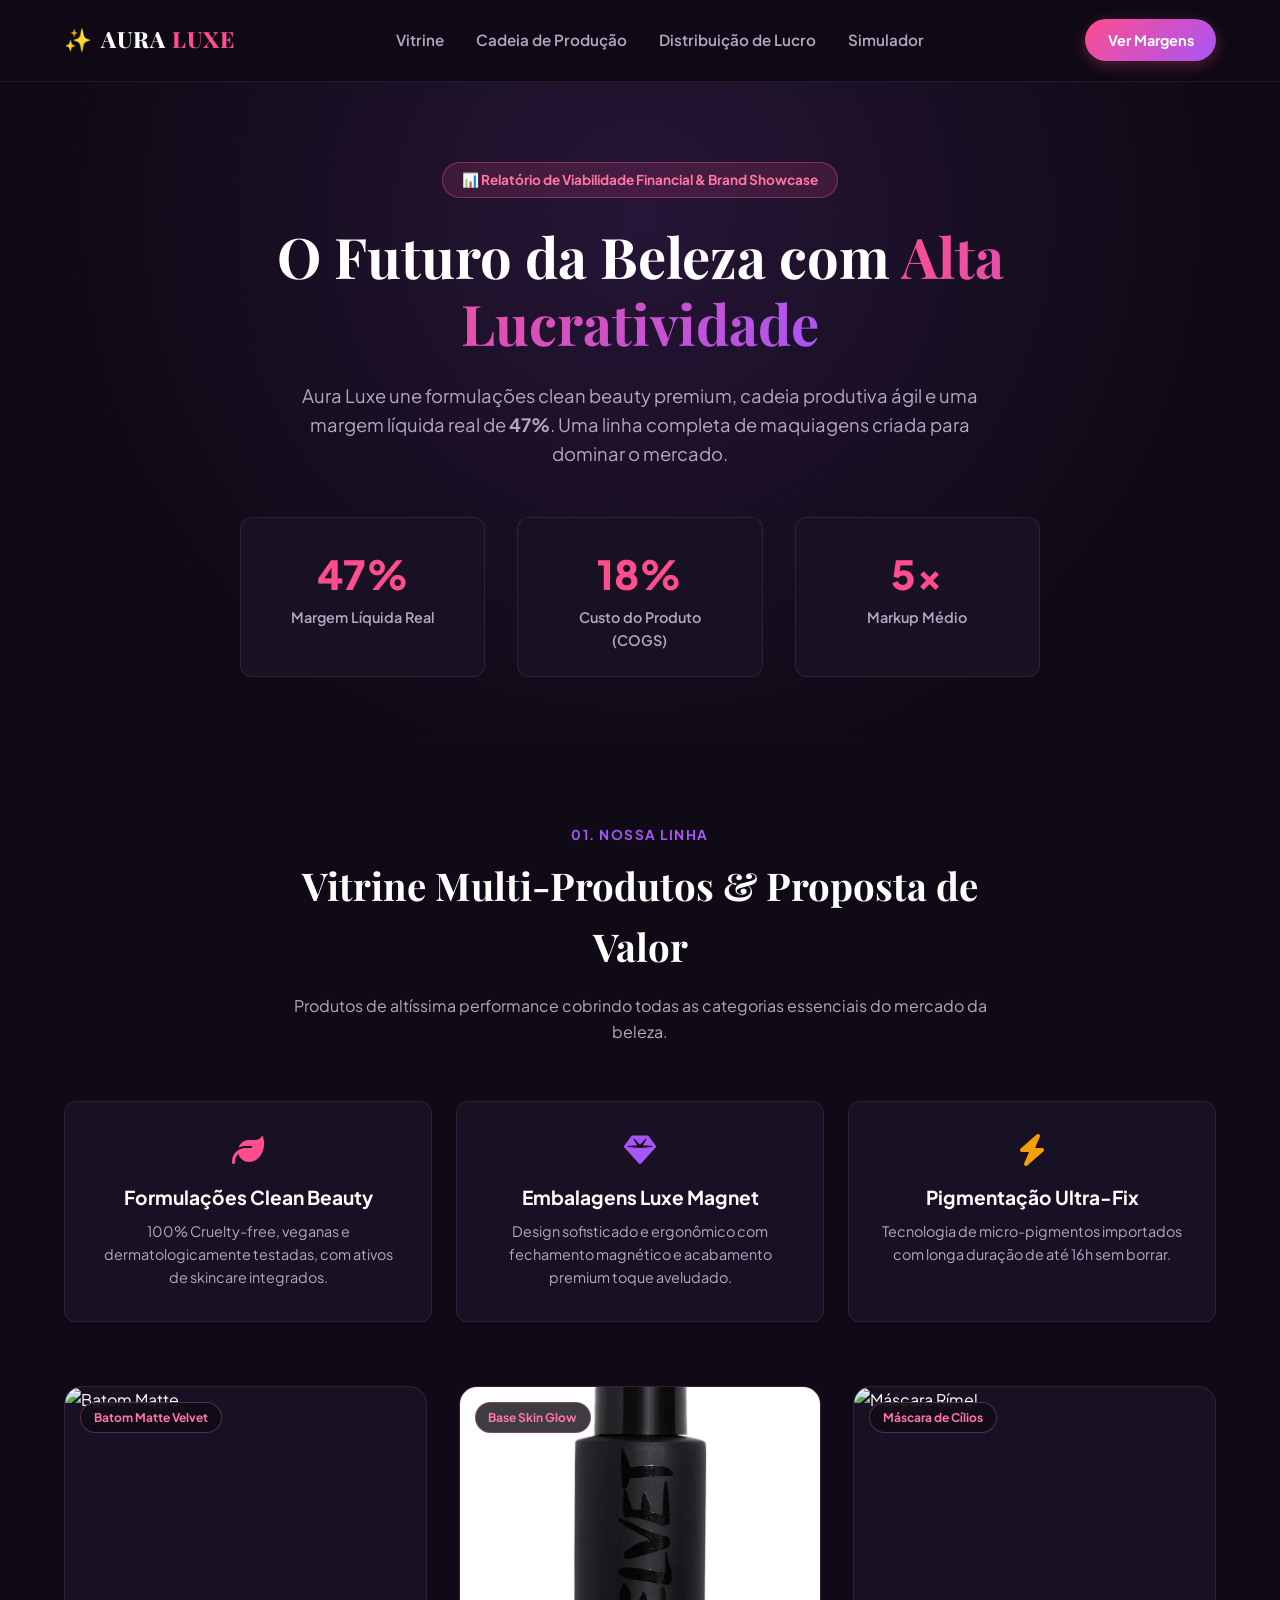
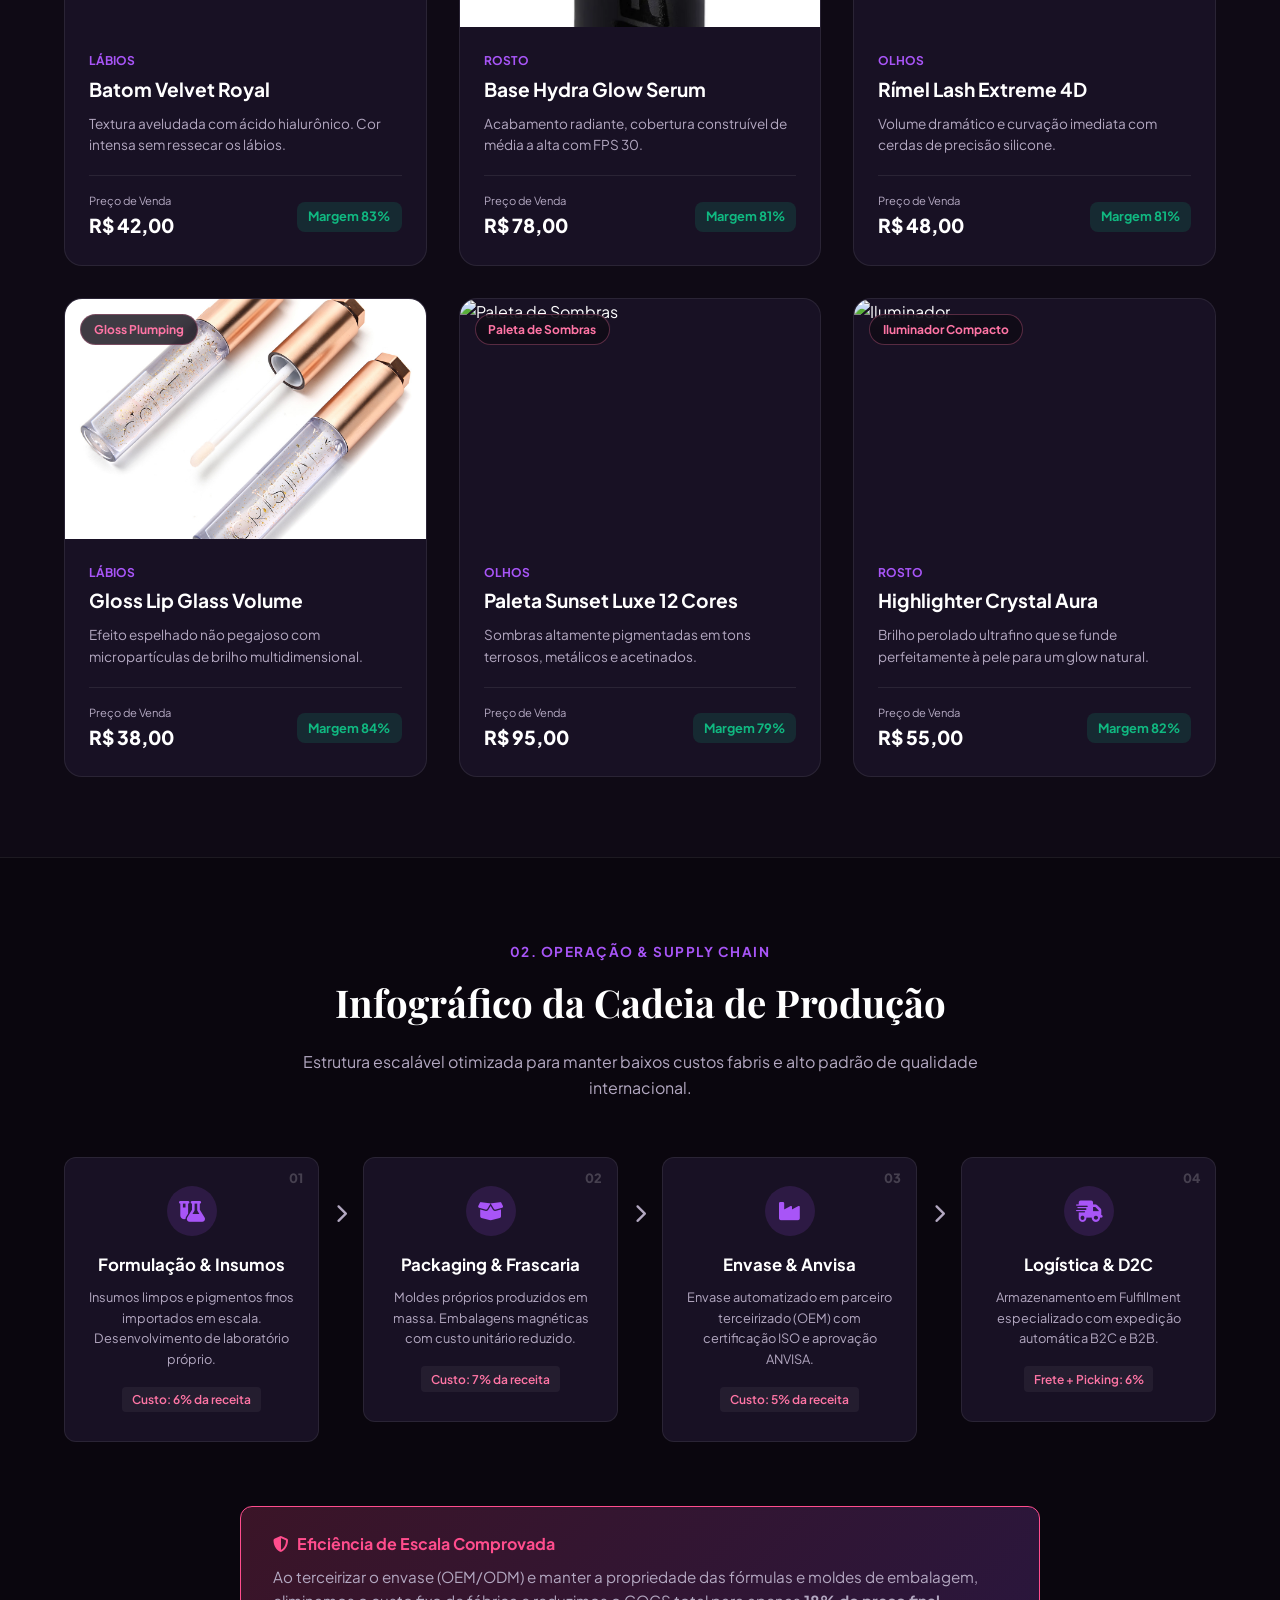
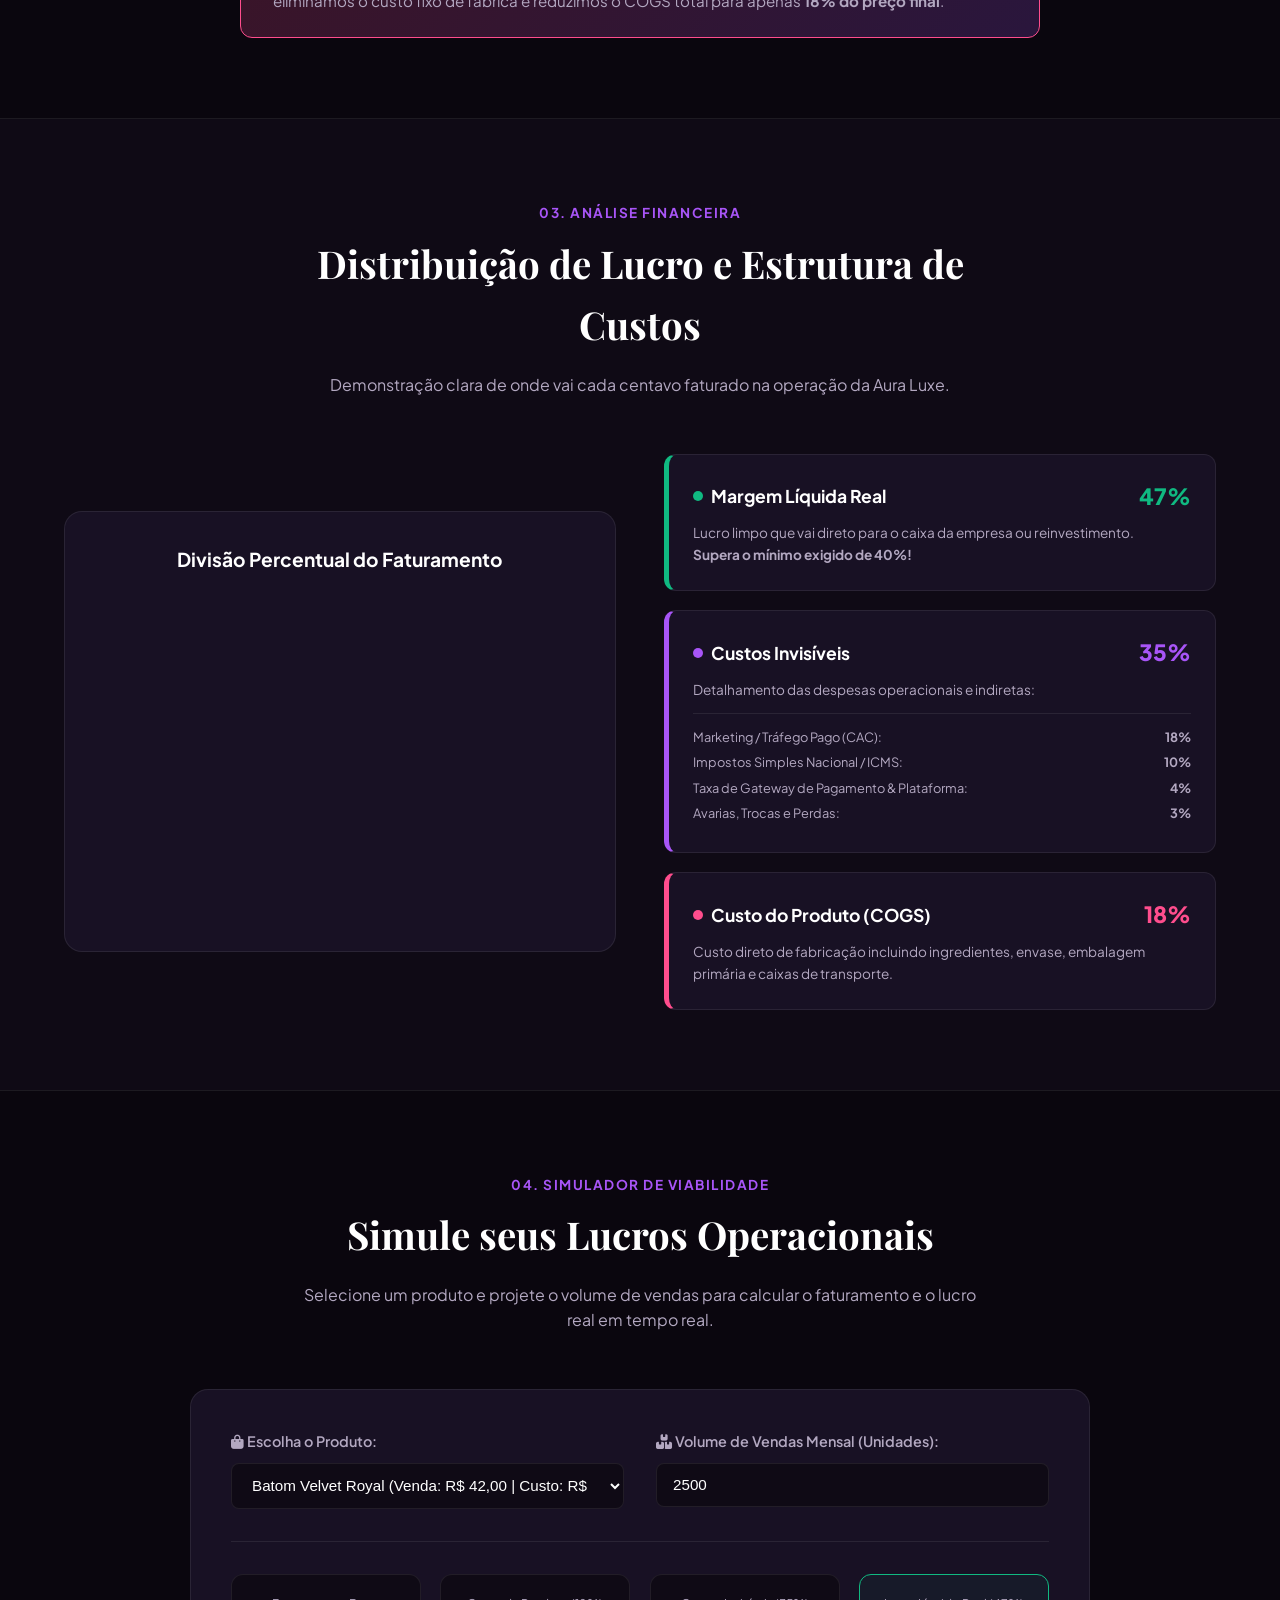
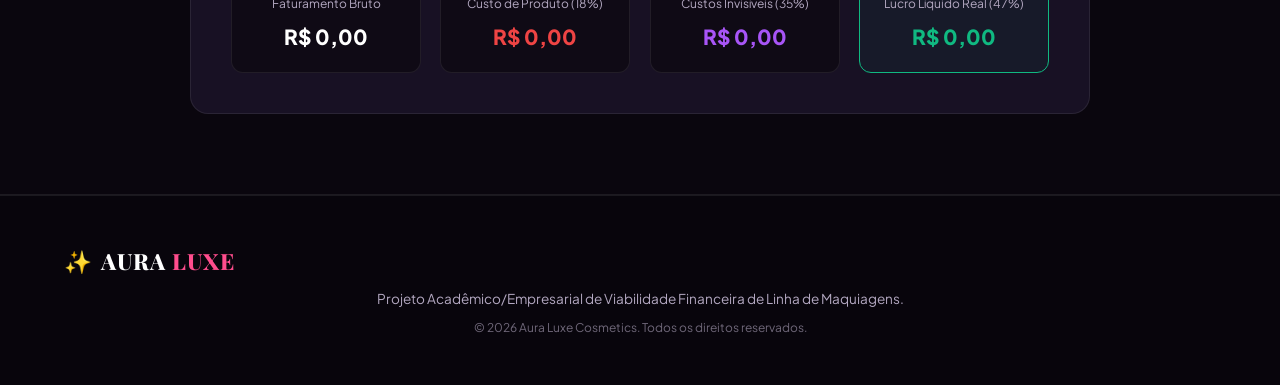
==== commit 297d9d01: "Update index.html" ====
--- a/index.html
+++ b/index.html
@@ -104,7 +104,7 @@
       <div class="product-card">
         <div class="product-badge">Base Skin Glow</div>
         <div class="product-img-wrapper">
-          <img src="https://images.unsplash.com/photo-1631729371254-42c2892f0e6e?auto=format&fit=crop&w=600&q=80" alt="Base Líquida">
+          <img src="base-skin.jpeg" alt="Base Líquida">
         </div>
         <div class="product-info">
           <div class="product-category">Rosto</div>
@@ -124,7 +124,7 @@
       <div class="product-card">
         <div class="product-badge">Máscara de Cílios</div>
         <div class="product-img-wrapper">
-          <img src="https://images.unsplash.com/photo-1591360236480-4ed861025fa1?auto=format&fit=crop&w=600&q=80" alt="Máscara Rímel">
+          <img src="máscara-de-cilios.jpeg" alt="Máscara Rímel">
         </div>
         <div class="product-info">
           <div class="product-category">Olhos</div>
@@ -144,7 +144,7 @@
       <div class="product-card">
         <div class="product-badge">Gloss Plumping</div>
         <div class="product-img-wrapper">
-          <img src="https://images.unsplash.com/photo-1625093742435-6fa192b6fb10?auto=format&fit=crop&w=600&q=80" alt="Gloss Labial">
+          <img src="gloss.jpeg" alt="Gloss Labial">
         </div>
         <div class="product-info">
           <div class="product-category">Lábios</div>
@@ -184,7 +184,7 @@
       <div class="product-card">
         <div class="product-badge">Iluminador Compacto</div>
         <div class="product-img-wrapper">
-          <img src="https://images.unsplash.com/photo-1596462502278-27bfdc403348?auto=format&fit=crop&w=600&q=80" alt="Iluminador">
+          <img src="iluminador-compacto" alt="Iluminador">
         </div>
         <div class="product-info">
           <div class="product-category">Rosto</div>
@@ -444,4 +444,4 @@
     updateCalc();
   </script>
 </body>
-</html>+</html>
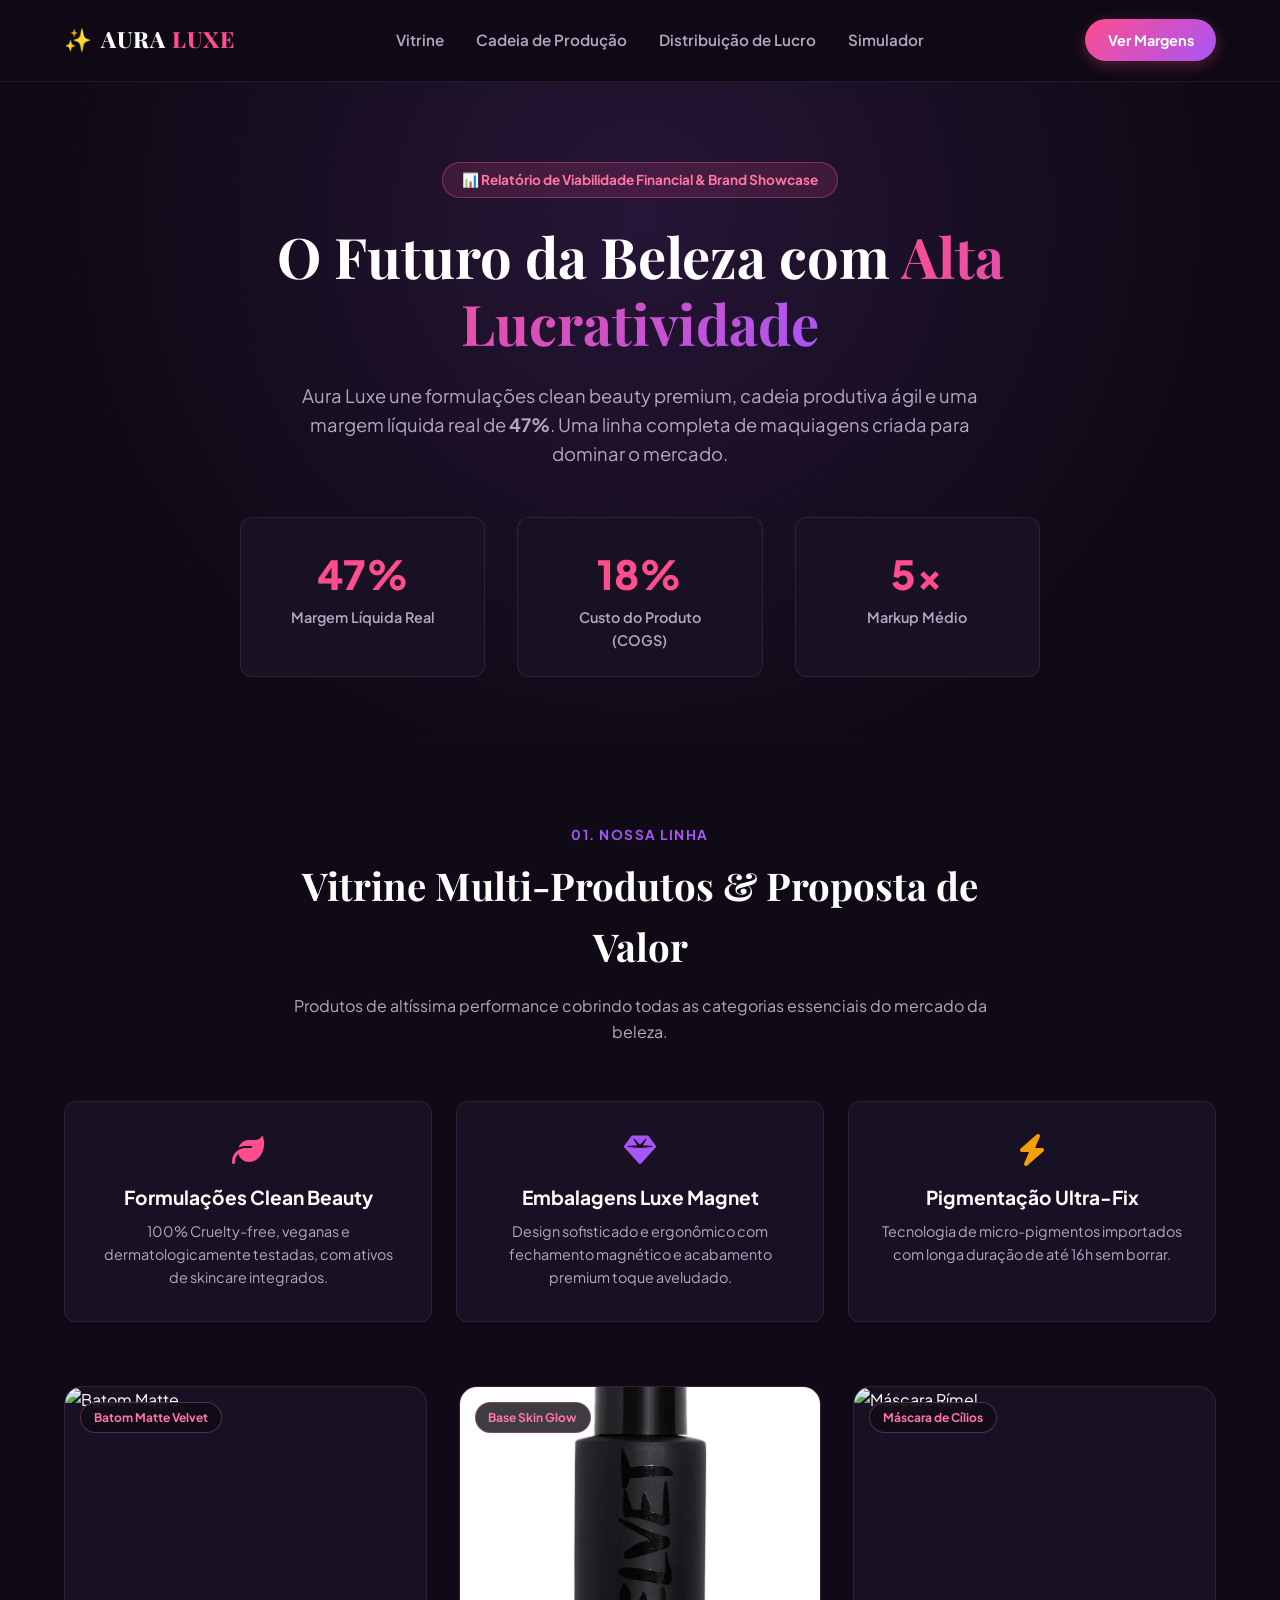
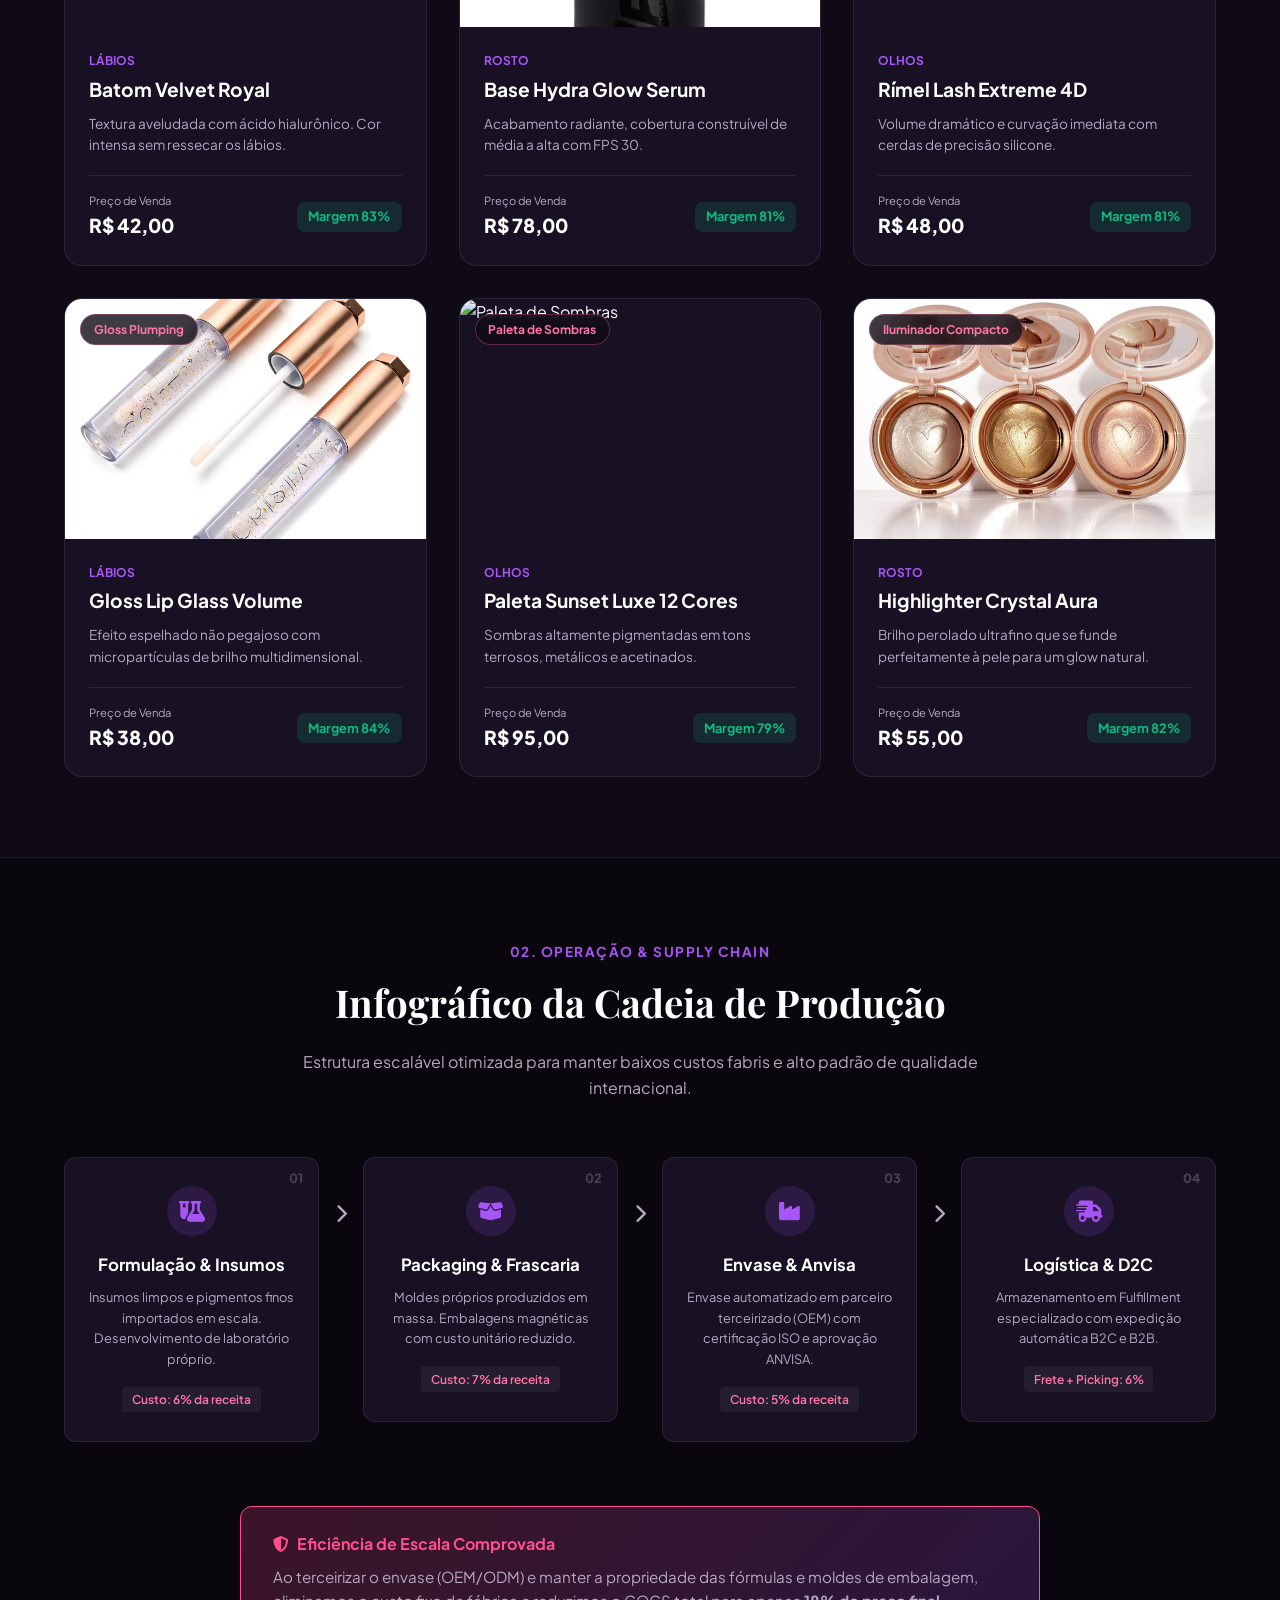
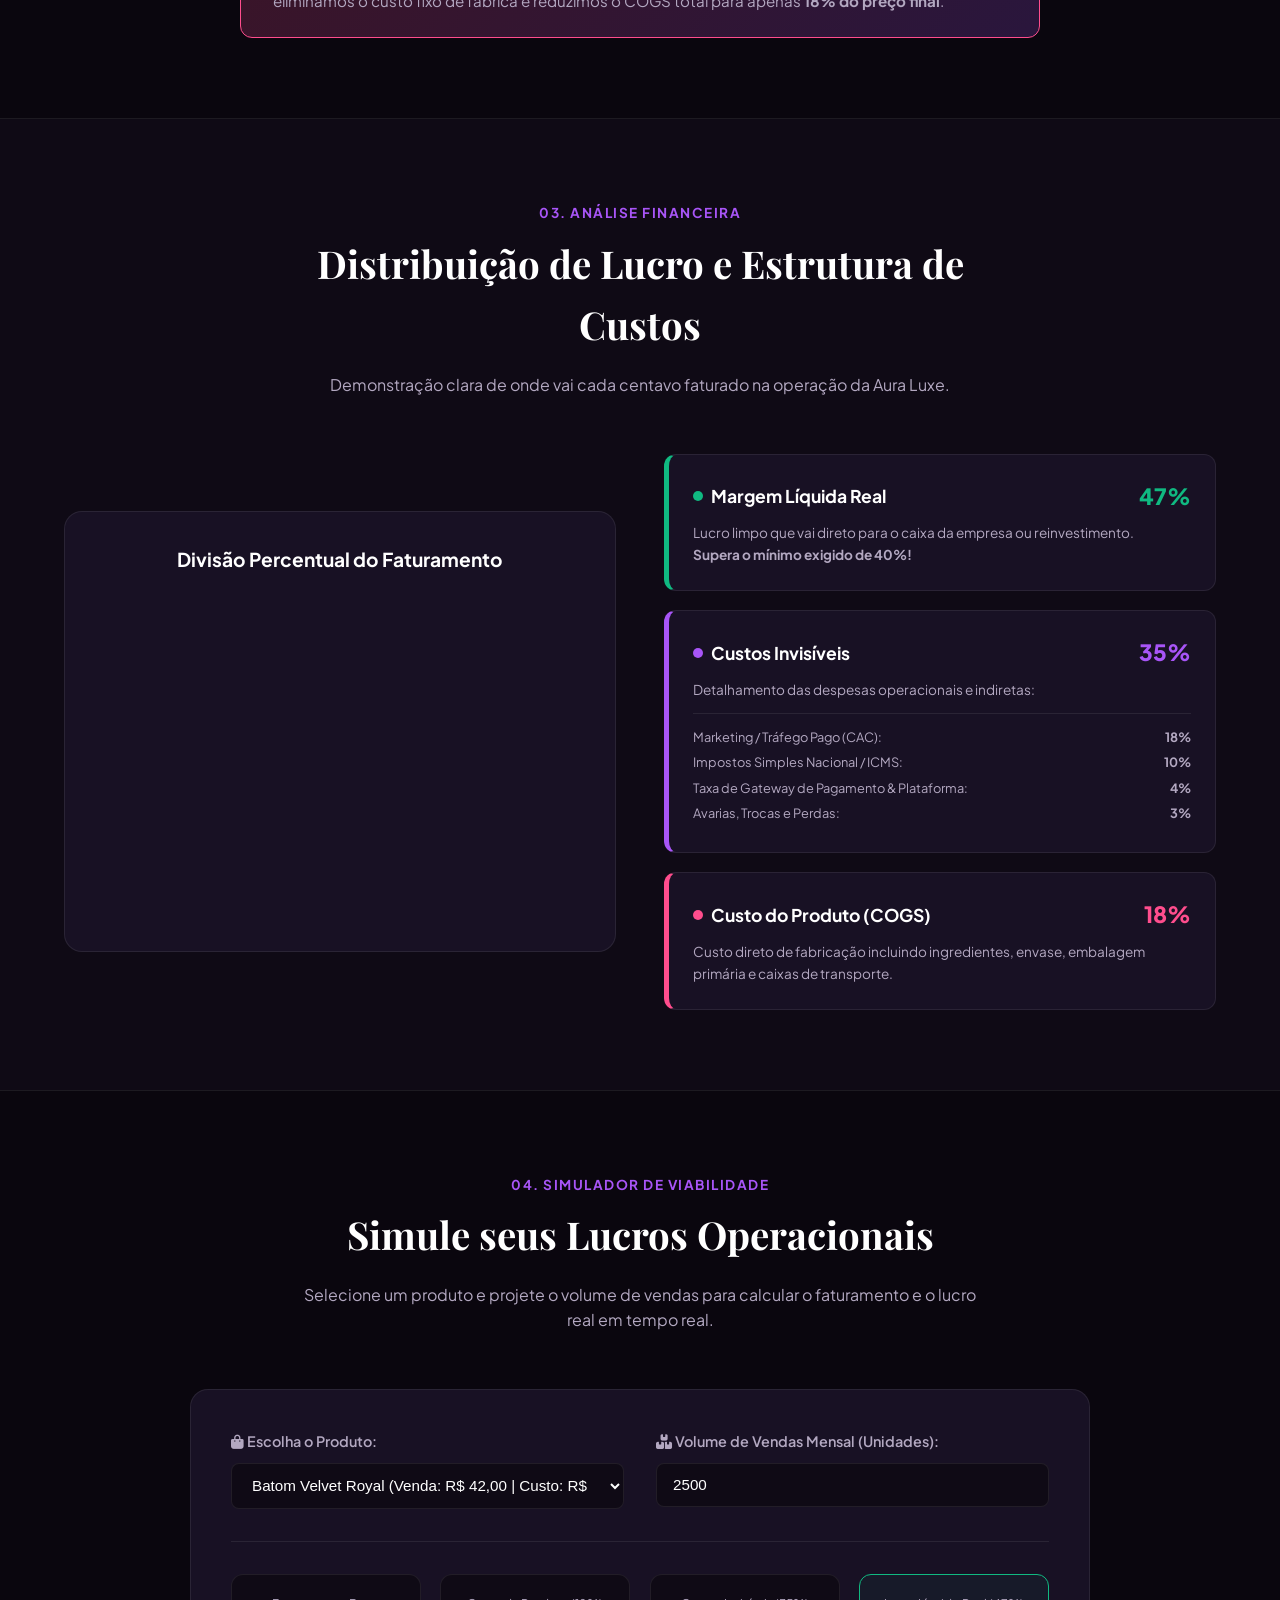
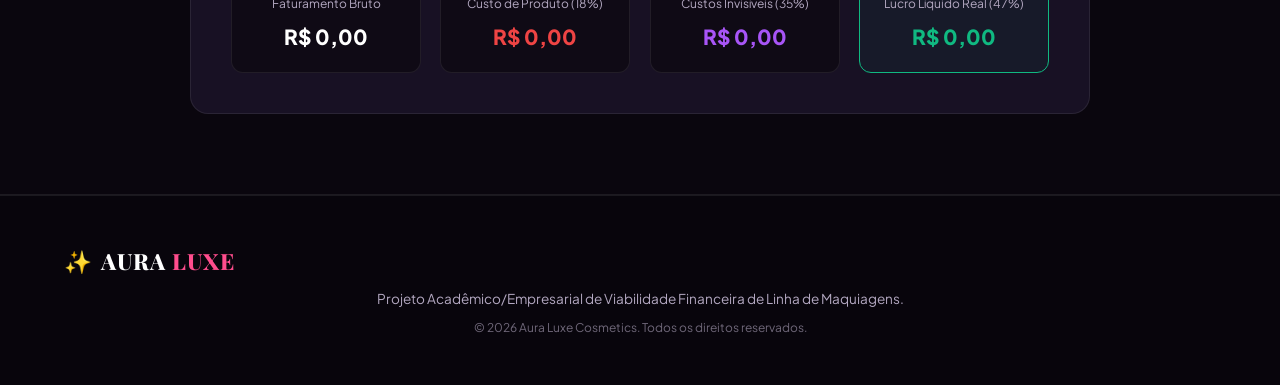
==== commit c53eee0b: "Update index.html" ====
--- a/index.html
+++ b/index.html
@@ -184,7 +184,7 @@
       <div class="product-card">
         <div class="product-badge">Iluminador Compacto</div>
         <div class="product-img-wrapper">
-          <img src="iluminador-compacto" alt="Iluminador">
+          <img src="iluminador-compacto.jpeg" alt="Iluminador">
         </div>
         <div class="product-info">
           <div class="product-category">Rosto</div>
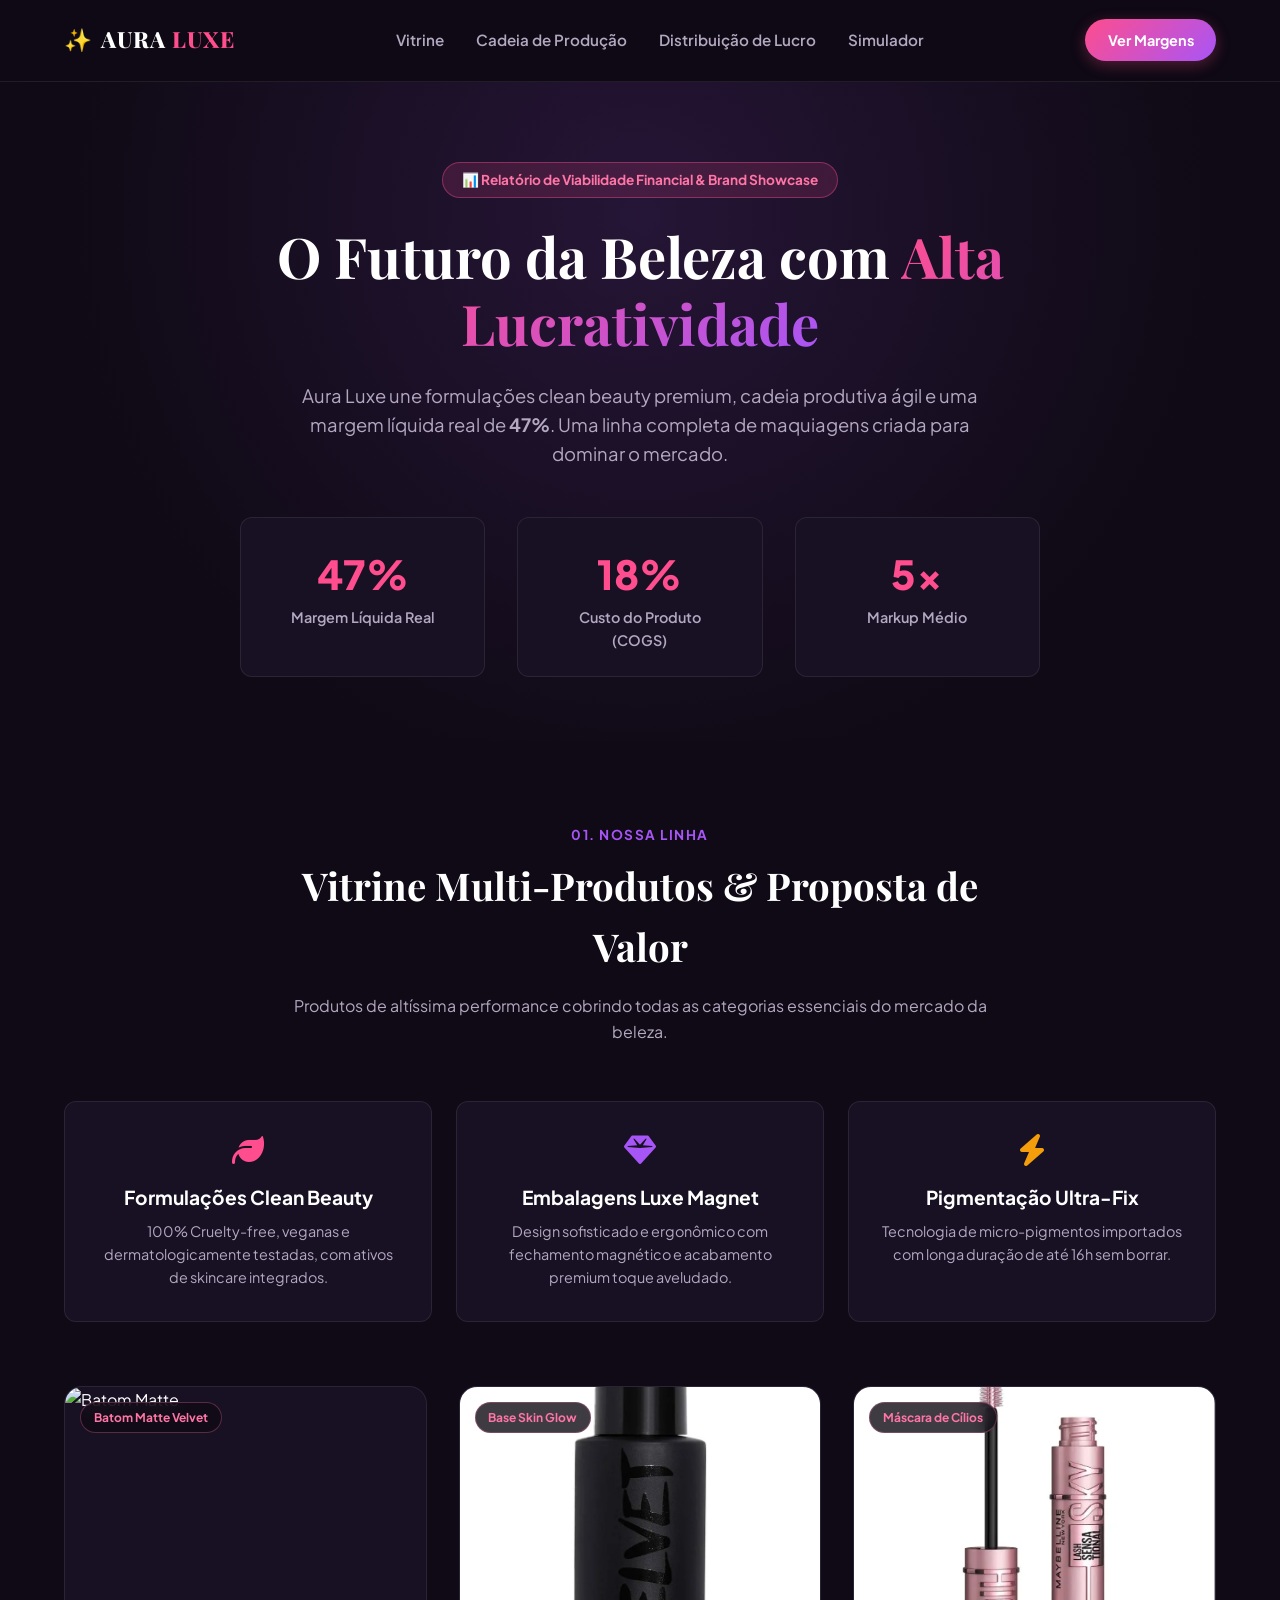
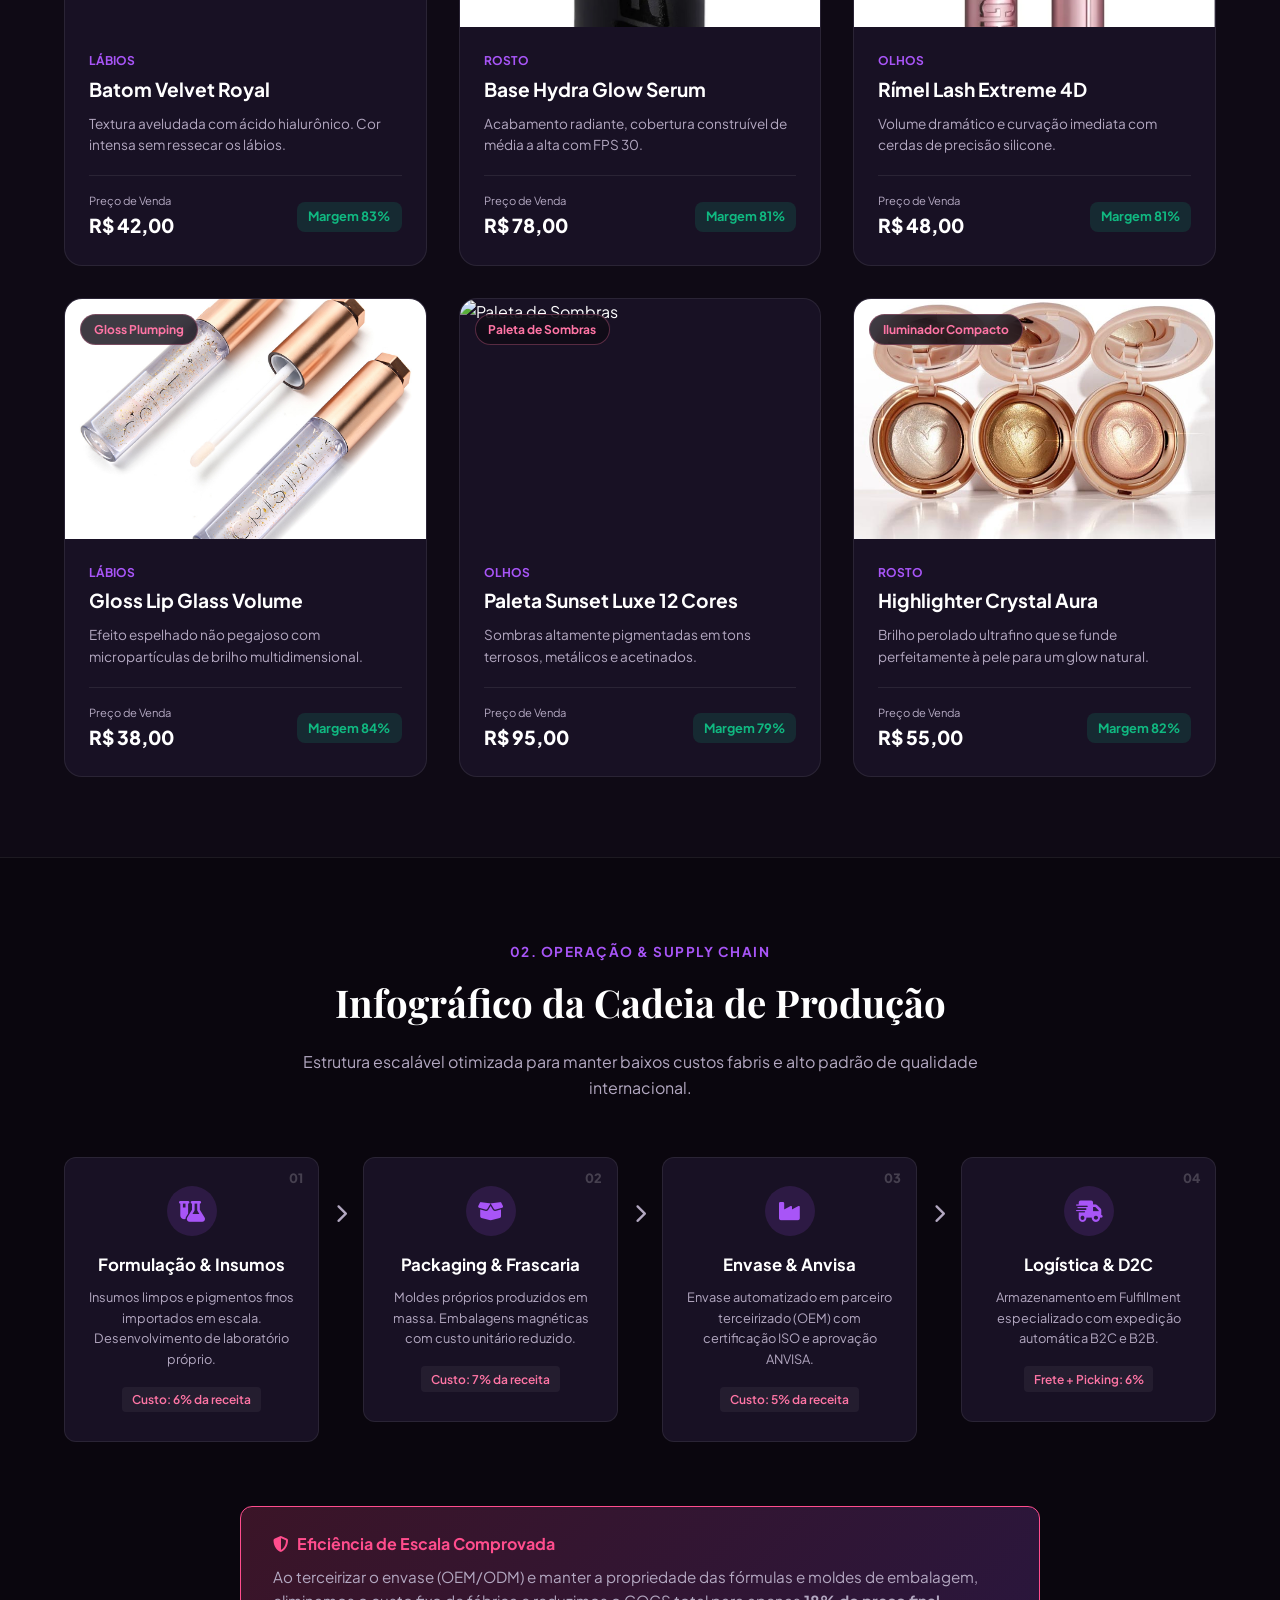
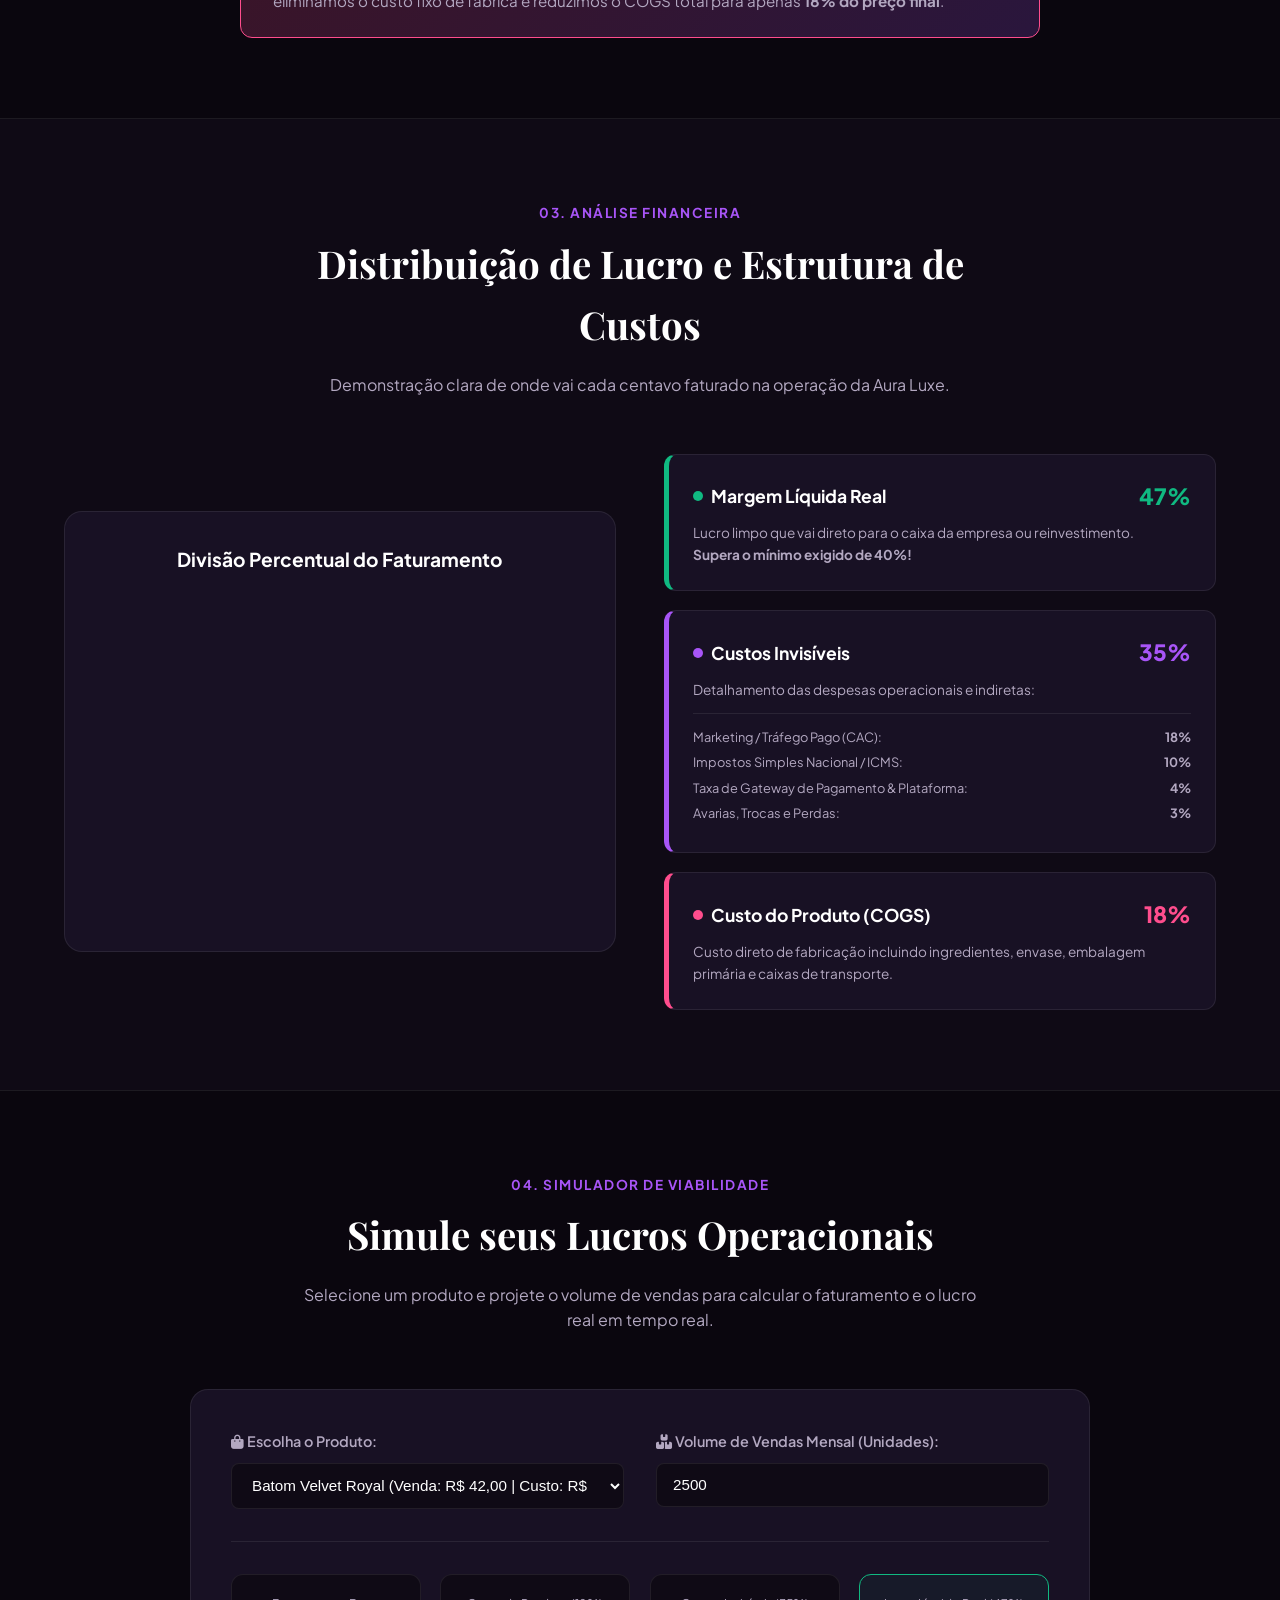
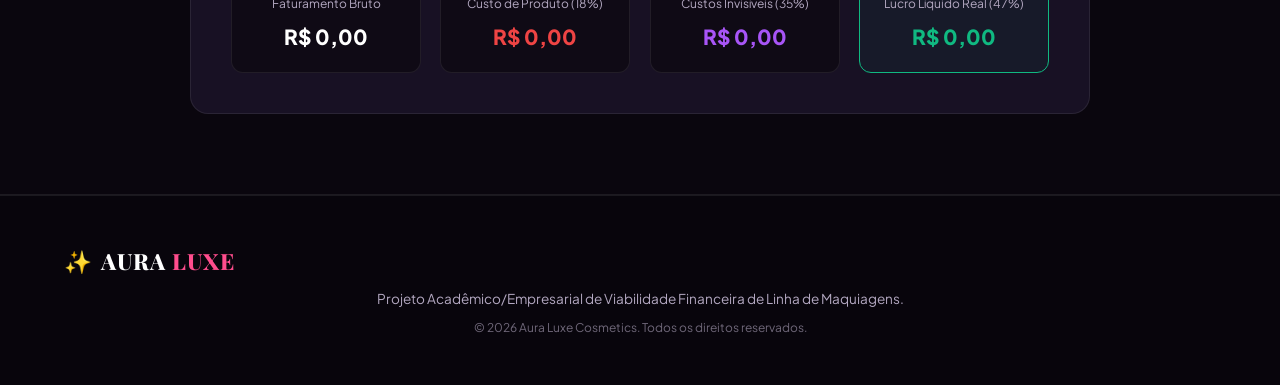
==== commit 6ef301eb: "Update print statement from 'Hello' to 'Goodbye'" ====
--- a/index.html
+++ b/index.html
@@ -124,7 +124,7 @@
       <div class="product-card">
         <div class="product-badge">Máscara de Cílios</div>
         <div class="product-img-wrapper">
-          <img src="máscara-de-cilios.jpeg" alt="Máscara Rímel">
+          <img src="mascara-de-cilios.jpeg" alt="Máscara Rímel">
         </div>
         <div class="product-info">
           <div class="product-category">Olhos</div>
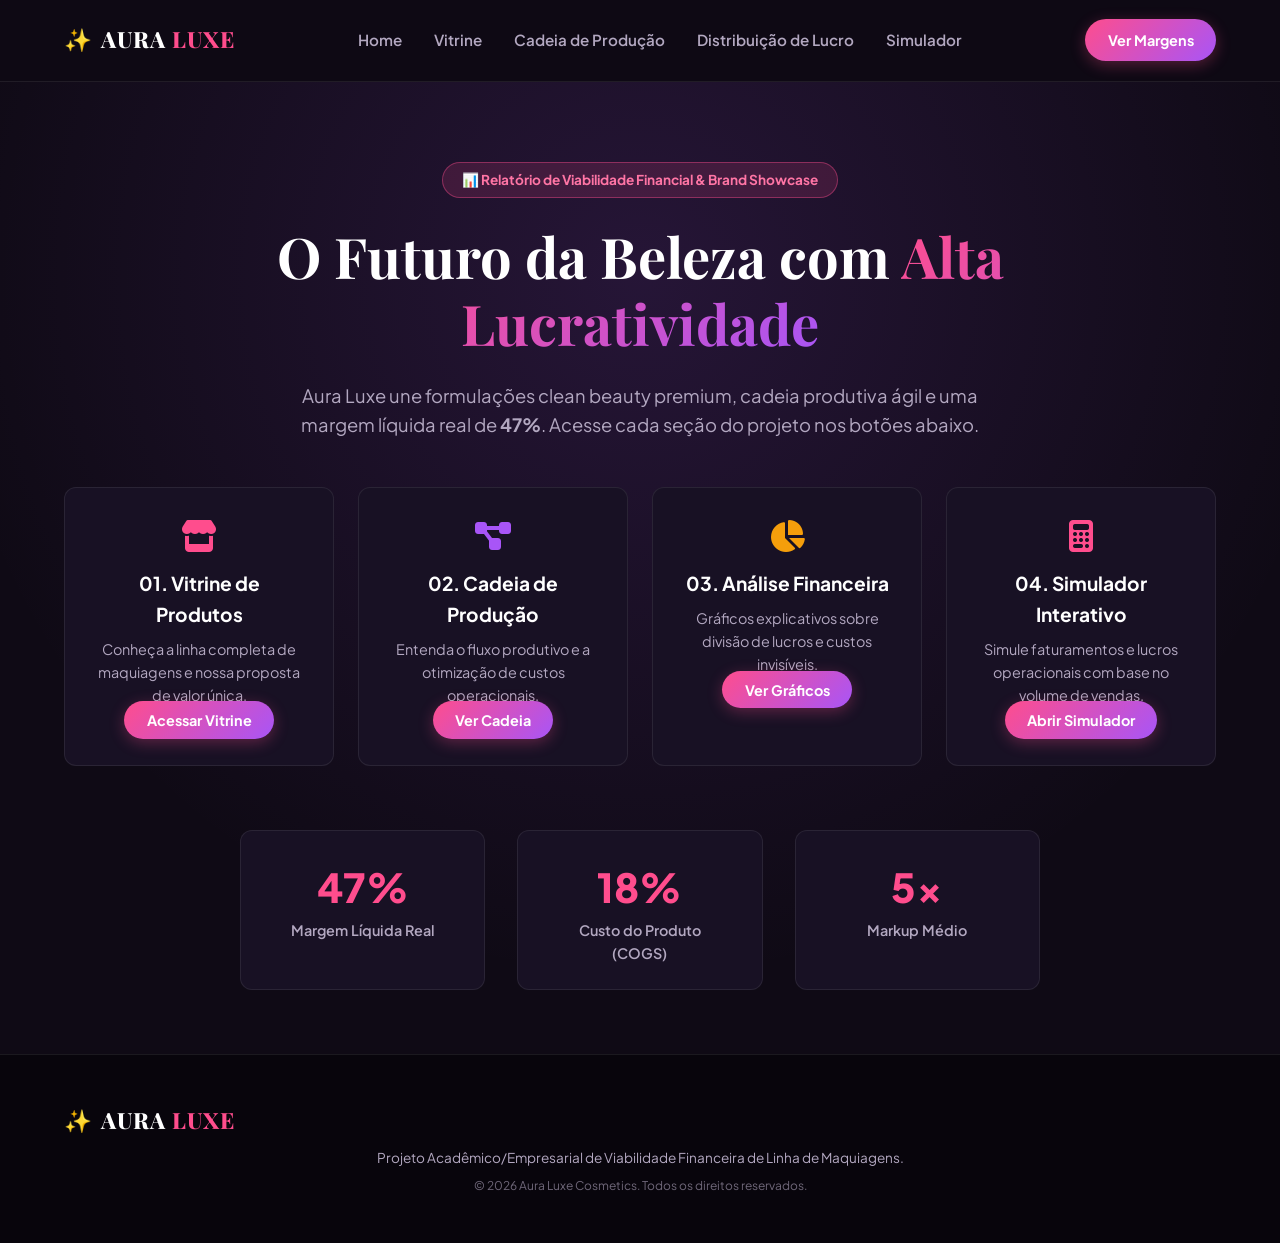
==== commit b2996a2b: "Update index.html" ====
--- a/index.html
+++ b/index.html
@@ -3,8 +3,7 @@
 <head>
   <meta charset="UTF-8">
   <meta name="viewport" content="width=device-width, initial-scale=1.0">
-  <title>Aura Luxe Cosmetics - Viabilidade Financeira & Vitrine</title>
-  <script src="https://cdn.jsdelivr.net/npm/chart.js"></script>
+  <title>Aura Luxe Cosmetics - Portal do Projeto</title>
   <link rel="stylesheet" href="style.css">
   <link rel="preconnect" href="https://fonts.googleapis.com">
   <link rel="preconnect" href="https://fonts.gstatic.com" crossorigin>
@@ -13,19 +12,20 @@
 </head>
 <body>
 
-  <!-- HEADER / NAVBAR -->
+  <!-- NAVBAR -->
   <header class="navbar">
-    <div class="logo">
+    <a href="index.html" class="logo" style="text-decoration: none; color: inherit;">
       <span class="logo-icon">✨</span>
       <span class="logo-text">AURA <span>LUXE</span></span>
-    </div>
+    </a>
     <nav>
-      <a href="#vitrine">Vitrine</a>
-      <a href="#cadeia">Cadeia de Produção</a>
-      <a href="#financeiro">Distribuição de Lucro</a>
-      <a href="#simulador">Simulador</a>
+      <a href="index.html" class="active">Home</a>
+      <a href="vitrine.html">Vitrine</a>
+      <a href="cadeia.html">Cadeia de Produção</a>
+      <a href="financeiro.html">Distribuição de Lucro</a>
+      <a href="simulador.html">Simulador</a>
     </nav>
-    <a href="#simulador" class="btn-primary">Ver Margens</a>
+    <a href="simulador.html" class="btn-primary">Ver Margens</a>
   </header>
 
   <!-- HERO SECTION -->
@@ -33,9 +33,41 @@
     <div class="hero-badge">📊 Relatório de Viabilidade Financial & Brand Showcase</div>
     <h1>O Futuro da Beleza com <span class="gradient-text">Alta Lucratividade</span></h1>
     <p class="hero-sub">
-      Aura Luxe une formulações clean beauty premium, cadeia produtiva ágil e uma margem líquida real de <strong>47%</strong>. Uma linha completa de maquiagens criada para dominar o mercado.
+      Aura Luxe une formulações clean beauty premium, cadeia produtiva ágil e uma margem líquida real de <strong>47%</strong>. Acesse cada seção do projeto nos botões abaixo.
     </p>
-    <div class="hero-stats">
+
+    <!-- CARDS DE NAVEGAÇÃO -->
+    <div class="value-proposition-grid" style="margin-top: 3rem;">
+      <div class="vp-card card-pink">
+        <i class="fa-solid fa-store vp-icon"></i>
+        <h3>01. Vitrine de Produtos</h3>
+        <p>Conheça a linha completa de maquiagens e nossa proposta de valor única.</p>
+        <a href="vitrine.html" class="btn-primary" style="margin-top: 1rem;">Acessar Vitrine</a>
+      </div>
+
+      <div class="vp-card card-purple">
+        <i class="fa-solid fa-diagram-project vp-icon"></i>
+        <h3>02. Cadeia de Produção</h3>
+        <p>Entenda o fluxo produtivo e a otimização de custos operacionais.</p>
+        <a href="cadeia.html" class="btn-primary" style="margin-top: 1rem;">Ver Cadeia</a>
+      </div>
+
+      <div class="vp-card card-coral">
+        <i class="fa-solid fa-chart-pie vp-icon"></i>
+        <h3>03. Análise Financeira</h3>
+        <p>Gráficos explicativos sobre divisão de lucros e custos invisíveis.</p>
+        <a href="financeiro.html" class="btn-primary" style="margin-top: 1rem;">Ver Gráficos</a>
+      </div>
+
+      <div class="vp-card card-pink">
+        <i class="fa-solid fa-calculator vp-icon"></i>
+        <h3>04. Simulador Interativo</h3>
+        <p>Simule faturamentos e lucros operacionais com base no volume de vendas.</p>
+        <a href="simulador.html" class="btn-primary" style="margin-top: 1rem;">Abrir Simulador</a>
+      </div>
+    </div>
+
+    <div class="hero-stats" style="margin-top: 4rem;">
       <div class="stat-card">
         <h3>47%</h3>
         <p>Margem Líquida Real</p>
@@ -47,319 +79,6 @@
       <div class="stat-card">
         <h3>5x</h3>
         <p>Markup Médio</p>
-      </div>
-    </div>
-  </section>
-
-  <!-- REQUISITO 1: VITRINE DE PRODUTO & PROPOSTA DE VALOR -->
-  <section id="vitrine" class="section">
-    <div class="section-header">
-      <span class="tag">01. Nossa Linha</span>
-      <h2>Vitrine Multi-Produtos & Proposta de Valor</h2>
-      <p>Produtos de altíssima performance cobrindo todas as categorias essenciais do mercado da beleza.</p>
-    </div>
-
-    <!-- Proposta de Valor Callout -->
-    <div class="value-proposition-grid">
-      <div class="vp-card card-pink">
-        <i class="fa-solid fa-leaf vp-icon"></i>
-        <h3>Formulações Clean Beauty</h3>
-        <p>100% Cruelty-free, veganas e dermatologicamente testadas, com ativos de skincare integrados.</p>
-      </div>
-      <div class="vp-card card-purple">
-        <i class="fa-solid fa-gem vp-icon"></i>
-        <h3>Embalagens Luxe Magnet</h3>
-        <p>Design sofisticado e ergonômico com fechamento magnético e acabamento premium toque aveludado.</p>
-      </div>
-      <div class="vp-card card-coral">
-        <i class="fa-solid fa-bolt vp-icon"></i>
-        <h3>Pigmentação Ultra-Fix</h3>
-        <p>Tecnologia de micro-pigmentos importados com longa duração de até 16h sem borrar.</p>
-      </div>
-    </div>
-
-    <!-- Vitrine Grid -->
-    <div class="products-grid">
-      <!-- Batom -->
-      <div class="product-card">
-        <div class="product-badge">Batom Matte Velvet</div>
-        <div class="product-img-wrapper">
-          <img src="https://images.unsplash.com/photo-1586495777744-4413f21062fa?auto=format&fit=crop&w=600&q=80" alt="Batom Matte">
-        </div>
-        <div class="product-info">
-          <div class="product-category">Lábios</div>
-          <h3>Batom Velvet Royal</h3>
-          <p>Textura aveludada com ácido hialurônico. Cor intensa sem ressecar os lábios.</p>
-          <div class="product-price-bar">
-            <div>
-              <span class="price-label">Preço de Venda</span>
-              <span class="price-value">R$ 42,00</span>
-            </div>
-            <div class="badge-margin">Margem 83%</div>
-          </div>
-        </div>
-      </div>
-
-      <!-- Base -->
-      <div class="product-card">
-        <div class="product-badge">Base Skin Glow</div>
-        <div class="product-img-wrapper">
-          <img src="base-skin.jpeg" alt="Base Líquida">
-        </div>
-        <div class="product-info">
-          <div class="product-category">Rosto</div>
-          <h3>Base Hydra Glow Serum</h3>
-          <p>Acabamento radiante, cobertura construível de média a alta com FPS 30.</p>
-          <div class="product-price-bar">
-            <div>
-              <span class="price-label">Preço de Venda</span>
-              <span class="price-value">R$ 78,00</span>
-            </div>
-            <div class="badge-margin">Margem 81%</div>
-          </div>
-        </div>
-      </div>
-
-      <!-- Rímel -->
-      <div class="product-card">
-        <div class="product-badge">Máscara de Cílios</div>
-        <div class="product-img-wrapper">
-          <img src="mascara-de-cilios.jpeg" alt="Máscara Rímel">
-        </div>
-        <div class="product-info">
-          <div class="product-category">Olhos</div>
-          <h3>Rímel Lash Extreme 4D</h3>
-          <p>Volume dramático e curvação imediata com cerdas de precisão silicone.</p>
-          <div class="product-price-bar">
-            <div>
-              <span class="price-label">Preço de Venda</span>
-              <span class="price-value">R$ 48,00</span>
-            </div>
-            <div class="badge-margin">Margem 81%</div>
-          </div>
-        </div>
-      </div>
-
-      <!-- Gloss -->
-      <div class="product-card">
-        <div class="product-badge">Gloss Plumping</div>
-        <div class="product-img-wrapper">
-          <img src="gloss.jpeg" alt="Gloss Labial">
-        </div>
-        <div class="product-info">
-          <div class="product-category">Lábios</div>
-          <h3>Gloss Lip Glass Volume</h3>
-          <p>Efeito espelhado não pegajoso com micropartículas de brilho multidimensional.</p>
-          <div class="product-price-bar">
-            <div>
-              <span class="price-label">Preço de Venda</span>
-              <span class="price-value">R$ 38,00</span>
-            </div>
-            <div class="badge-margin">Margem 84%</div>
-          </div>
-        </div>
-      </div>
-
-      <!-- Paleta de Sombras -->
-      <div class="product-card">
-        <div class="product-badge">Paleta de Sombras</div>
-        <div class="product-img-wrapper">
-          <img src="https://images.unsplash.com/photo-1512496015851-a90fb38ba796?auto=format&fit=crop&w=600&q=80" alt="Paleta de Sombras">
-        </div>
-        <div class="product-info">
-          <div class="product-category">Olhos</div>
-          <h3>Paleta Sunset Luxe 12 Cores</h3>
-          <p>Sombras altamente pigmentadas em tons terrosos, metálicos e acetinados.</p>
-          <div class="product-price-bar">
-            <div>
-              <span class="price-label">Preço de Venda</span>
-              <span class="price-value">R$ 95,00</span>
-            </div>
-            <div class="badge-margin">Margem 79%</div>
-          </div>
-        </div>
-      </div>
-
-      <!-- Iluminador -->
-      <div class="product-card">
-        <div class="product-badge">Iluminador Compacto</div>
-        <div class="product-img-wrapper">
-          <img src="iluminador-compacto.jpeg" alt="Iluminador">
-        </div>
-        <div class="product-info">
-          <div class="product-category">Rosto</div>
-          <h3>Highlighter Crystal Aura</h3>
-          <p>Brilho perolado ultrafino que se funde perfeitamente à pele para um glow natural.</p>
-          <div class="product-price-bar">
-            <div>
-              <span class="price-label">Preço de Venda</span>
-              <span class="price-value">R$ 55,00</span>
-            </div>
-            <div class="badge-margin">Margem 82%</div>
-          </div>
-        </div>
-      </div>
-    </div>
-  </section>
-
-  <!-- REQUISITO 2: INFOGRÁFICO DE CADEIA DE PRODUÇÃO -->
-  <section id="cadeia" class="section section-dark">
-    <div class="section-header">
-      <span class="tag">02. Operação & Supply Chain</span>
-      <h2>Infográfico da Cadeia de Produção</h2>
-      <p>Estrutura escalável otimizada para manter baixos custos fabris e alto padrão de qualidade internacional.</p>
-    </div>
-
-    <div class="pipeline-container">
-      <div class="pipeline-step">
-        <div class="step-number">01</div>
-        <div class="step-icon"><i class="fa-solid fa-flask-vial"></i></div>
-        <h4>Formulação & Insumos</h4>
-        <p>Insumos limpos e pigmentos finos importados em escala. Desenvolvimento de laboratório próprio.</p>
-        <span class="step-cost">Custo: 6% da receita</span>
-      </div>
-
-      <div class="pipeline-connector"><i class="fa-solid fa-chevron-right"></i></div>
-
-      <div class="pipeline-step">
-        <div class="step-number">02</div>
-        <div class="step-icon"><i class="fa-solid fa-box-open"></i></div>
-        <h4>Packaging & Frascaria</h4>
-        <p>Moldes próprios produzidos em massa. Embalagens magnéticas com custo unitário reduzido.</p>
-        <span class="step-cost">Custo: 7% da receita</span>
-      </div>
-
-      <div class="pipeline-connector"><i class="fa-solid fa-chevron-right"></i></div>
-
-      <div class="pipeline-step">
-        <div class="step-number">03</div>
-        <div class="step-icon"><i class="fa-solid fa-industry"></i></div>
-        <h4>Envase & Anvisa</h4>
-        <p>Envase automatizado em parceiro terceirizado (OEM) com certificação ISO e aprovação ANVISA.</p>
-        <span class="step-cost">Custo: 5% da receita</span>
-      </div>
-
-      <div class="pipeline-connector"><i class="fa-solid fa-chevron-right"></i></div>
-
-      <div class="pipeline-step">
-        <div class="step-number">04</div>
-        <div class="step-icon"><i class="fa-solid fa-truck-fast"></i></div>
-        <h4>Logística & D2C</h4>
-        <p>Armazenamento em Fulfillment especializado com expedição automática B2C e B2B.</p>
-        <span class="step-cost">Frete + Picking: 6%</span>
-      </div>
-    </div>
-
-    <div class="pipeline-summary-card">
-      <div class="summary-text">
-        <h4><i class="fa-solid fa-shield-halved"></i> Eficiência de Escala Comprovada</h4>
-        <p>Ao terceirizar o envase (OEM/ODM) e manter a propriedade das fórmulas e moldes de embalagem, eliminamos o custo fixo de fábrica e reduzimos o COGS total para apenas <strong>18% do preço final</strong>.</p>
-      </div>
-    </div>
-  </section>
-
-  <!-- REQUISITO 3: GRÁFICO VISUAL DE DISTRIBUIÇÃO DE LUCRO -->
-  <section id="financeiro" class="section">
-    <div class="section-header">
-      <span class="tag">03. Análise Financeira</span>
-      <h2>Distribuição de Lucro e Estrutura de Custos</h2>
-      <p>Demonstração clara de onde vai cada centavo faturado na operação da Aura Luxe.</p>
-    </div>
-
-    <div class="financial-grid">
-      <!-- Chart Column -->
-      <div class="chart-card">
-        <h3>Divisão Percentual do Faturamento</h3>
-        <div class="chart-wrapper">
-          <canvas id="profitChart"></canvas>
-        </div>
-      </div>
-
-      <!-- Breakdown Details -->
-      <div class="breakdown-cards">
-        
-        <div class="breakdown-card card-green-border">
-          <div class="b-header">
-            <span class="b-dot bg-green"></span>
-            <h4>Margem Líquida Real</h4>
-            <span class="b-percentage text-green">47%</span>
-          </div>
-          <p>Lucro limpo que vai direto para o caixa da empresa ou reinvestimento. <br><strong>Supera o mínimo exigido de 40%!</strong></p>
-        </div>
-
-        <div class="breakdown-card card-purple-border">
-          <div class="b-header">
-            <span class="b-dot bg-purple"></span>
-            <h4>Custos Invisíveis</h4>
-            <span class="b-percentage text-purple">35%</span>
-          </div>
-          <p>Detalhamento das despesas operacionais e indiretas:</p>
-          <ul class="sub-costs">
-            <li><span>Marketing / Tráfego Pago (CAC):</span> <strong>18%</strong></li>
-            <li><span>Impostos Simples Nacional / ICMS:</span> <strong>10%</strong></li>
-            <li><span>Taxa de Gateway de Pagamento & Plataforma:</span> <strong>4%</strong></li>
-            <li><span>Avarias, Trocas e Perdas:</span> <strong>3%</strong></li>
-          </ul>
-        </div>
-
-        <div class="breakdown-card card-pink-border">
-          <div class="b-header">
-            <span class="b-dot bg-pink"></span>
-            <h4>Custo do Produto (COGS)</h4>
-            <span class="b-percentage text-pink">18%</span>
-          </div>
-          <p>Custo direto de fabricação incluindo ingredientes, envase, embalagem primária e caixas de transporte.</p>
-        </div>
-
-      </div>
-    </div>
-  </section>
-
-  <!-- SIMULADOR INTERATIVO -->
-  <section id="simulador" class="section section-dark">
-    <div class="section-header">
-      <span class="tag">04. Simulador de Viabilidade</span>
-      <h2>Simule seus Lucros Operacionais</h2>
-      <p>Selecione um produto e projete o volume de vendas para calcular o faturamento e o lucro real em tempo real.</p>
-    </div>
-
-    <div class="calculator-card">
-      <div class="calc-inputs">
-        <div class="form-group">
-          <label for="prodSelect"><i class="fa-solid fa-bag-shopping"></i> Escolha o Produto:</label>
-          <select id="prodSelect" onchange="updateCalc()">
-            <option value="42,7">Batom Velvet Royal (Venda: R$ 42,00 | Custo: R$ 7,00)</option>
-            <option value="78,14">Base Hydra Glow (Venda: R$ 78,00 | Custo: R$ 14,00)</option>
-            <option value="48,9">Rímel Lash Extreme 4D (Venda: R$ 48,00 | Custo: R$ 9,00)</option>
-            <option value="38,6">Gloss Lip Glass (Venda: R$ 38,00 | Custo: R$ 6,00)</option>
-            <option value="95,19">Paleta Sunset Luxe (Venda: R$ 95,00 | Custo: R$ 19,00)</option>
-            <option value="55,10">Highlighter Crystal Aura (Venda: R$ 55,00 | Custo: R$ 10,00)</option>
-          </select>
-        </div>
-
-        <div class="form-group">
-          <label for="volInput"><i class="fa-solid fa-boxes-stacked"></i> Volume de Vendas Mensal (Unidades):</label>
-          <input type="number" id="volInput" value="2500" min="100" step="100" oninput="updateCalc()">
-        </div>
-      </div>
-
-      <div class="calc-results">
-        <div class="res-card">
-          <span>Faturamento Bruto</span>
-          <h3 id="resFat">R$ 0,00</h3>
-        </div>
-        <div class="res-card">
-          <span>Custo de Produto (18%)</span>
-          <h3 id="resCogs" class="text-red">R$ 0,00</h3>
-        </div>
-        <div class="res-card">
-          <span>Custos Invisíveis (35%)</span>
-          <h3 id="resInvisible" class="text-purple">R$ 0,00</h3>
-        </div>
-        <div class="res-card highlight-res">
-          <span>Lucro Líquido Real (47%)</span>
-          <h3 id="resLucro" class="text-green">R$ 0,00</h3>
-        </div>
       </div>
     </div>
   </section>
@@ -376,72 +95,5 @@
     </div>
   </footer>
 
-  <script>
-    // Render Chart.js
-    const ctx = document.getElementById('profitChart').getContext('2d');
-    const profitChart = new Chart(ctx, {
-      type: 'doughnut',
-      data: {
-        labels: [
-          'Margem Líquida Real (47%)',
-          'Custos Invisíveis (35%)',
-          'Custo do Produto - COGS (18%)'
-        ],
-        datasets: [{
-          data: [47, 35, 18],
-          backgroundColor: [
-            '#10b981', // Verde Lucro
-            '#a855f7', // Roxo Custos Invisíveis
-            '#ff4d8d'  // Rosa COGS
-          ],
-          borderWidth: 0,
-          hoverOffset: 8
-        }]
-      },
-      options: {
-        responsive: true,
-        maintainAspectRatio: false,
-        plugins: {
-          legend: {
-            position: 'bottom',
-            labels: {
-              color: '#ffffff',
-              font: {
-                family: 'Plus Jakarta Sans',
-                size: 13
-              },
-              padding: 20
-            }
-          },
-          tooltip: {
-            callbacks: {
-              label: function(context) {
-                return ` ${context.label}: ${context.raw}% do Preço Final`;
-              }
-            }
-          }
-        },
-        cutout: '70%'
-      }
-    });
-
-    // Calculator Script
-    function updateCalc() {
-      const [price, cost] = document.getElementById('prodSelect').value.split(',').map(Number);
-      const volume = Number(document.getElementById('volInput').value) || 0;
-
-      const faturamento = price * volume;
-      const cogs = faturamento * 0.18;
-      const invisivis = faturamento * 0.35;
-      const lucroLiquido = faturamento * 0.47;
-
-      document.getElementById('resFat').innerText = faturamento.toLocaleString('pt-BR', { style: 'currency', currency: 'BRL' });
-      document.getElementById('resCogs').innerText = cogs.toLocaleString('pt-BR', { style: 'currency', currency: 'BRL' });
-      document.getElementById('resInvisible').innerText = invisivis.toLocaleString('pt-BR', { style: 'currency', currency: 'BRL' });
-      document.getElementById('resLucro').innerText = lucroLiquido.toLocaleString('pt-BR', { style: 'currency', currency: 'BRL' });
-    }
-
-    updateCalc();
-  </script>
 </body>
 </html>
